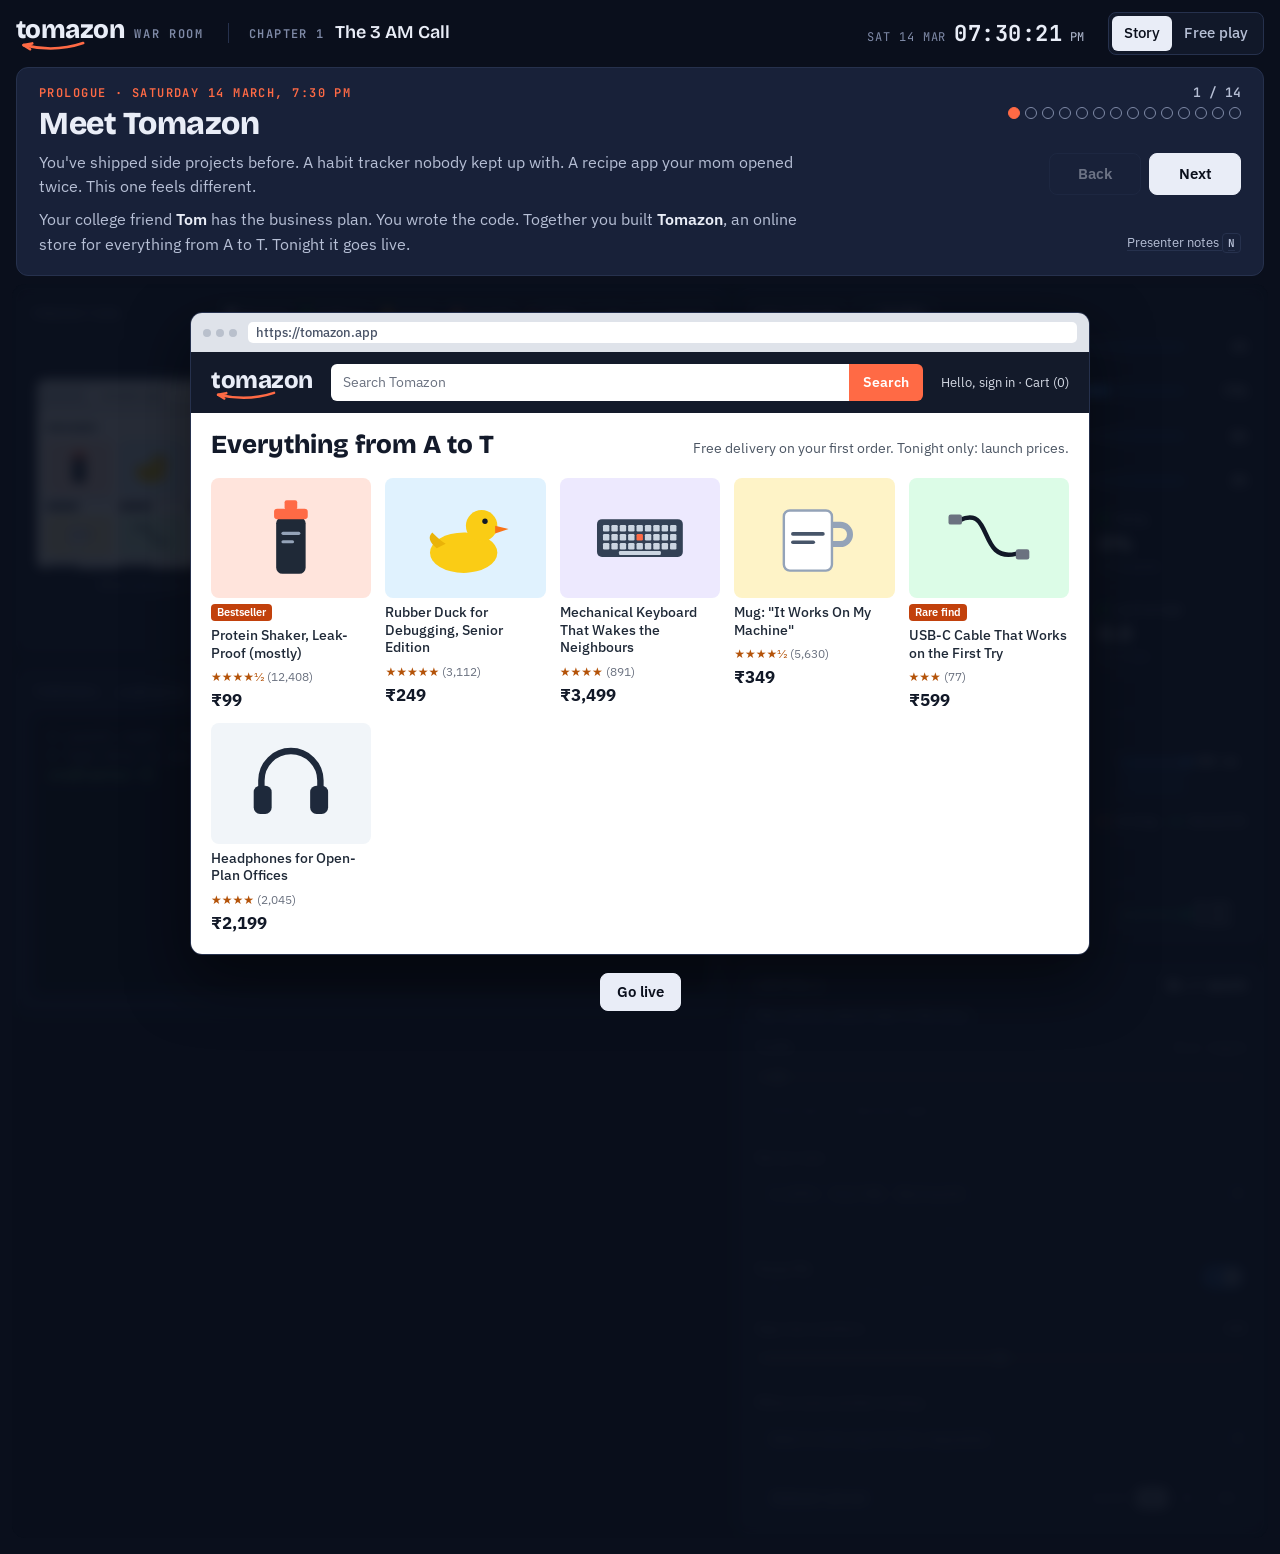
==== index.html @ 160d76f6 "feat: add tomazon" ====
<!doctype html>
<html lang="en">
<head>
<meta charset="utf-8">
<meta name="viewport" content="width=device-width, initial-scale=1, viewport-fit=cover">
<title>Tomazon War Room</title>
<link rel="preconnect" href="https://fonts.googleapis.com">
<link rel="preconnect" href="https://fonts.gstatic.com" crossorigin>
<link rel="stylesheet" href="https://fonts.googleapis.com/css2?family=Bricolage+Grotesque:opsz,wght@12..96,600;12..96,800&family=IBM+Plex+Sans:ital,wght@0,400;0,500;0,600;1,400&family=JetBrains+Mono:wght@400;600;700&display=swap">
<link rel="stylesheet" href="css/style.css">
</head>
<body>
<div class="app" id="app">

  <header class="topbar">
    <div class="brand">
      <div class="wordmark" aria-label="Tomazon">
        <span>tomazon</span>
        <svg class="smile" viewBox="0 0 100 16" preserveAspectRatio="none" aria-hidden="true"><path d="M62 3 Q36 17 7 6"/><path d="M7 6 L15 3.5 M7 6 L13 12"/></svg>
      </div>
      <span class="brand-sub">War Room</span>
    </div>
    <div class="chapter"><span class="chapter-num">Chapter 1</span><span class="chapter-title">The 3 AM Call</span></div>
    <div class="clock" aria-label="Time in the story">
      <span class="clock-date" id="clockDate">Sat 10 Oct</span>
      <span class="clock-time" id="clockTime">02:47:13</span>
      <span class="clock-ampm" id="clockAmpm">AM</span>
    </div>
    <div class="mode" role="group" aria-label="Mode">
      <button type="button" class="mode-btn" id="modeStory" aria-pressed="true">Story</button>
      <button type="button" class="mode-btn" id="modeFree" aria-pressed="false">Free play</button>
    </div>
  </header>

  <section class="story" id="story">
    <div class="story-main" aria-live="polite">
      <p class="story-kicker" id="storyKicker"></p>
      <h1 class="story-title" id="storyTitle"></h1>
      <div class="story-body" id="storyBody"></div>
      <div class="story-chips" id="storyChips"></div>
    </div>
    <div class="story-side">
      <div class="scene-progress">
        <span class="scene-count" id="sceneCount">1 / 14</span>
        <div class="scene-dots" id="sceneDots"></div>
      </div>
      <div class="story-nav">
        <button type="button" class="btn" id="prevBtn">Back</button>
        <button type="button" class="btn btn-primary" id="nextBtn">Next</button>
      </div>
      <div class="story-tools">
        <button type="button" class="btn-link" id="overlayBtn" hidden>Show the scene card again</button>
        <button type="button" class="btn-link" id="notesBtn" aria-expanded="false" aria-controls="notes">Presenter notes <kbd>N</kbd></button>
      </div>
    </div>
    <aside class="notes" id="notes" hidden>
      <p class="notes-label">Presenter notes</p>
      <div class="notes-body" id="notesBody"></div>
    </aside>
  </section>

  <section class="freebar" id="freebar" hidden>
    <p><strong>Free play.</strong> Every control is unlocked. Break the server any way you like, then fix it.</p>
    <button type="button" class="btn" id="backToStory">Back to the story</button>
  </section>

  <main class="board" id="board">

    <div class="col-main">
    <section class="panel stage" id="stage" aria-label="Production diagram">
      <header class="panel-head">
        <h2>Production</h2>
        <ul class="legend" id="legend">
          <li><i class="lg lg-req"></i>Request</li>
          <li><i class="lg lg-fast"></i>Under 1 s</li>
          <li><i class="lg lg-slow"></i>1 to 3 s</li>
          <li><i class="lg lg-crawl"></i>3 to 10 s</li>
          <li><i class="lg lg-fail"></i>Failed</li>
          <li class="lg-scale" id="legendScale">1 dot = 1 request</li>
        </ul>
      </header>
      <div class="stage-body" id="stageBody">
        <canvas id="flow" aria-hidden="true"></canvas>
        <div class="node browser" id="nodeBrowser">
          <div class="browser-bar"><i></i><i></i><i></i><span class="url">tomazon.app</span></div>
          <div class="browser-view" id="browserView"></div>
          <p class="node-caption">What customers see</p>
        </div>
        <div class="node vm" id="nodeVm">
          <div class="vm-head">
            <span class="vm-name">tomazon-prod-1</span>
            <span class="pill" id="vmPill" data-state="ok">Healthy</span>
          </div>
          <p class="vm-spec" id="vmSpec">1 vCPU · 512 MB RAM</p>
          <div class="vm-detail">
            <ul class="procs">
              <li><span class="pdot" id="dotNginx" data-state="ok"></span>nginx</li>
              <li><span class="pdot" id="dotApp" data-state="ok"></span>tomazon-app <span class="proc-meta" id="metaApp">4 workers</span></li>
              <li><span class="pdot" id="dotDb" data-state="ok"></span>mysqld <span class="proc-meta" id="metaDb">running</span></li>
            </ul>
            <div class="vm-mem"><span>RAM</span><div class="mini"><i id="vmRamBar"></i></div><span class="mini-val" id="vmRamText">77%</span></div>
            <div class="vm-mem"><span>Swap</span><div class="mini"><i id="vmSwapBar"></i></div><span class="mini-val" id="vmSwapText">0%</span></div>
          </div>
          <p class="vm-blind">No dashboards. No alerts. You can't see inside this machine. All you have is SSH.</p>
        </div>
      </div>
    </section>

    <section class="panel terminal" id="terminal" aria-label="Terminal">
      <header class="panel-head">
        <h2>Terminal</h2>
        <span class="term-host" id="termHost">you@laptop</span>
        <span class="term-wait" id="termWait" hidden><span id="termWaitText">waiting</span> <button type="button" class="btn-link" id="termStop">Stop <kbd>Ctrl+C</kbd></button></span>
      </header>
      <div class="term-screen" id="termScreen" tabindex="-1">
        <div class="term-out" id="termOut"></div>
        <div class="term-htop" id="termHtop" hidden></div>
        <label class="term-line" id="termLine"><span class="term-prompt" id="termPrompt">you@laptop:~$</span><input id="termInput" type="text" autocomplete="off" autocapitalize="off" autocorrect="off" spellcheck="false" aria-label="Type a command"></label>
      </div>
    </section>
    </div>

    <section class="panel metrics" id="metrics" aria-label="Monitoring">
      <header class="panel-head">
        <h2>Monitoring</h2>
        <span class="pill" id="statusPill" data-state="ok">Healthy</span>
      </header>
      <div class="meters">
        <div class="meter" id="mCpu"><span class="meter-label">CPU</span><div class="meter-track"><i></i></div><span class="meter-val">0%</span><span class="meter-note"></span></div>
        <div class="meter" id="mRam"><span class="meter-label">Memory</span><div class="meter-track"><i></i></div><span class="meter-val">0%</span><span class="meter-note"></span></div>
        <div class="meter" id="mSwap"><span class="meter-label">Swap</span><div class="meter-track"><i></i></div><span class="meter-val">0%</span><span class="meter-note"></span></div>
        <div class="meter" id="mDisk"><span class="meter-label">Disk busy</span><div class="meter-track"><i></i></div><span class="meter-val">0%</span><span class="meter-note"></span></div>
      </div>
      <div class="kpis">
        <div class="kpi" id="kIn"><span class="kpi-label">Requests in</span><span class="kpi-val">0</span><span class="kpi-unit">per second</span></div>
        <div class="kpi" id="kOk"><span class="kpi-label">Served OK</span><span class="kpi-val">0</span><span class="kpi-unit">per second</span></div>
        <div class="kpi" id="kErr"><span class="kpi-label">Failing</span><span class="kpi-val">0%</span><span class="kpi-unit">of requests</span></div>
        <div class="kpi" id="kP95"><span class="kpi-label">p95 response</span><span class="kpi-val">0 s</span><span class="kpi-unit">95% are faster</span></div>
        <div class="kpi" id="kOrders"><span class="kpi-label">Orders</span><span class="kpi-val">0</span><span class="kpi-unit">per minute</span></div>
        <div class="kpi" id="kLoad"><span class="kpi-label">Load average</span><span class="kpi-val">0</span><span class="kpi-unit">on 1 core</span></div>
      </div>
      <div class="chart">
        <div class="chart-head"><h3>Response time, p95</h3><span class="chart-sub">seconds, last 2 minutes</span></div>
        <div class="chart-box"><canvas id="chartLat" role="img" aria-label="p95 response time over the last two minutes"></canvas><div class="tip" id="tipLat" hidden></div></div>
      </div>
      <div class="chart">
        <div class="chart-head"><h3>Requests per second</h3>
          <ul class="chart-legend"><li><i class="sw sw-in"></i>Arriving</li><li><i class="sw sw-ok"></i>Served OK</li></ul>
        </div>
        <div class="chart-box"><canvas id="chartRps" role="img" aria-label="Requests arriving and served per second over the last two minutes"></canvas><div class="tip" id="tipRps" hidden></div></div>
      </div>
      <div class="fog" id="metricsFog" hidden>
        <div>
          <p class="fog-title">No monitoring</p>
          <p>You never set up dashboards or alerts. Tonight, Tom is your monitoring.</p>
        </div>
      </div>
    </section>

    <section class="panel controls" id="controls" aria-label="Controls">
      <header class="panel-head">
        <h2>Controls</h2>
        <span class="cost" id="costLabel">$4 / month</span>
      </header>
      <p class="lock-note" id="lockNote" hidden></p>
      <div class="ctrl" data-ctrl="traffic">
        <div class="ctrl-top"><label for="traffic">Traffic</label><output id="trafficOut" for="traffic">3 req/s</output></div>
        <input type="range" id="traffic" min="0" max="1000" step="1" value="300">
        <div class="ctrl-row">
          <button type="button" class="btn btn-small" id="viralBtn">Viral reel</button>
          <button type="button" class="btn btn-small" id="calmBtn">Normal night</button>
        </div>
        <p class="ctrl-lock">Unlocks later in the story</p>
      </div>
      <div class="ctrl" data-ctrl="vm">
        <div class="ctrl-top"><label for="vmSize">Server size</label><span class="ctrl-note" id="vmNote"></span></div>
        <select id="vmSize"></select>
        <p class="ctrl-hint">Resizing powers the server off for about 12 seconds.</p>
        <p class="ctrl-lock">Unlocks later in the story</p>
      </div>
      <div class="ctrl ctrl-inline" data-ctrl="swap">
        <label for="swapToggle">Swap file <span class="ctrl-sub">1 GB of disk pretending to be RAM</span></label>
        <input type="checkbox" id="swapToggle" role="switch" checked>
        <p class="ctrl-lock">Unlocks later in the story</p>
      </div>
      <div class="ctrl" data-ctrl="workers">
        <div class="ctrl-top"><label for="workers">App max workers</label><output id="workersOut" for="workers">100</output></div>
        <input type="range" id="workers" min="2" max="200" step="1" value="100">
        <p class="ctrl-lock">Unlocks later in the story</p>
      </div>
      <div class="ctrl" data-ctrl="line">
        <div class="ctrl-top"><label for="lineMode">When every worker is busy</label></div>
        <select id="lineMode">
          <option value="511">Wait in line (up to 511 requests)</option>
          <option value="20">Turn away fast with 503 (line of 20)</option>
        </select>
        <p class="ctrl-lock">Unlocks later in the story</p>
      </div>
      <div class="ctrl-pair">
        <div class="ctrl ctrl-actions" data-ctrl="reboot">
          <button type="button" class="btn" id="rebootBtn">Reboot server</button>
          <p class="ctrl-lock">Unlocks later</p>
        </div>
        <div class="ctrl ctrl-actions" data-ctrl="speed">
          <div class="speed" role="group" aria-label="Simulation speed">
            <span>Speed</span>
            <button type="button" data-speed="1" aria-pressed="true">1×</button>
            <button type="button" data-speed="3" aria-pressed="false">3×</button>
            <button type="button" data-speed="10" aria-pressed="false">10×</button>
          </div>
          <p class="ctrl-lock">Unlocks later</p>
        </div>
      </div>
    </section>

    <div class="overlay" id="overlay" hidden>
      <div class="overlay-inner" id="overlayInner"></div>
    </div>
  </main>
</div>

<script src="js/sim.js"></script>
<script src="js/flow.js"></script>
<script src="js/metrics.js"></script>
<script src="js/terminal.js"></script>
<script src="js/overlays.js"></script>
<script src="js/story-ch1.js"></script>
<script src="js/app.js"></script>
</body>
</html>
---- css/style.css ----
/* Tomazon War Room
   Layout: a story strip across the top, then the live board: production diagram
   and monitoring on top, terminal and controls below. One deliberate dark look,
   because in this room it is always 3 AM. */
:root {
  --night: #0a0f1c;      /* page */
  --panel: #111829;      /* panels, chart surface */
  --raised: #182139;     /* story strip, inputs */
  --line: #26314d;       /* hairlines */
  --line-soft: #1b2540;  /* gridlines */
  --ink: #e9edf7;
  --ink-2: #b6bfd5;
  --muted: #7f8aa7;
  --tomato: #ff6a45;     /* Tomazon brand */
  --good: #0ca30c;
  --warn: #fab219;
  --serious: #ec835a;
  --crit: #d03b3b;
  --s1: #3987e5;         /* p95 response time */
  --s2: #d95926;         /* requests arriving */
  --s3: #199e70;         /* requests served OK */
  --term: #05080f;
  --term-ink: #d7deea;
  --paper: #ffffff;      /* pages inside the little browser */
  --paper-ink: #1d2433;

  --font-display: "Bricolage Grotesque", "Segoe UI", system-ui, sans-serif;
  --font-body: "IBM Plex Sans", "Segoe UI", system-ui, -apple-system, sans-serif;
  --font-mono: "JetBrains Mono", "Cascadia Mono", ui-monospace, Consolas, monospace;
  color-scheme: dark;
}

*, *::before, *::after { box-sizing: border-box; }
html, body { min-height: 100%; }
body {
  margin: 0;
  background: var(--night);
  color: var(--ink);
  font: 400 15px/1.5 var(--font-body);
  -webkit-font-smoothing: antialiased;
}
button, input, select { font: inherit; color: inherit; }
button { cursor: pointer; }
:focus-visible { outline: 2px solid var(--s1); outline-offset: 2px; }
kbd {
  font: 600 11px/1 var(--font-mono);
  padding: 2px 5px;
  border: 1px solid var(--line);
  border-radius: 4px;
  color: var(--ink-2);
}
code { font-family: var(--font-mono); font-size: 0.92em; color: var(--ink); background: var(--panel); padding: 1px 6px; border-radius: 4px; border: 1px solid var(--line); }
[hidden] { display: none !important; }

.app {
  max-width: 1760px;
  margin: 0 auto;
  padding: 12px 16px 20px;
  display: flex;
  flex-direction: column;
  gap: 12px;
}

/* ---------- top bar ---------- */
.topbar {
  display: flex;
  align-items: center;
  gap: 12px 24px;
  flex-wrap: wrap;
}
.brand { display: flex; align-items: baseline; gap: 10px; }
.wordmark { position: relative; padding-bottom: 7px; line-height: 1; }
.wordmark span { font: 800 26px/1 var(--font-display); letter-spacing: -0.02em; color: var(--ink); }
.smile { position: absolute; left: 0; right: 0; bottom: -2px; width: 100%; height: 11px; overflow: visible; }
.smile path { fill: none; stroke: var(--tomato); stroke-width: 2.6; stroke-linecap: round; stroke-linejoin: round; vector-effect: non-scaling-stroke; }
.brand-sub { font: 600 12px/1 var(--font-mono); text-transform: uppercase; letter-spacing: 0.14em; color: var(--muted); }
.chapter { display: flex; align-items: baseline; gap: 10px; padding-left: 20px; border-left: 1px solid var(--line); }
.chapter-num { font: 600 12px/1 var(--font-mono); text-transform: uppercase; letter-spacing: 0.12em; color: var(--muted); }
.chapter-title { font: 600 18px/1.1 var(--font-display); }
.clock { margin-left: auto; display: flex; align-items: baseline; gap: 8px; font-family: var(--font-mono); font-variant-numeric: tabular-nums; }
.clock-date { font-size: 12px; color: var(--muted); text-transform: uppercase; letter-spacing: 0.08em; }
.clock-time { font-size: 22px; font-weight: 700; letter-spacing: 0.02em; }
.clock-ampm { font-size: 12px; color: var(--ink-2); }
.mode { display: inline-flex; border: 1px solid var(--line); border-radius: 8px; padding: 3px; background: var(--panel); }
.mode-btn { border: 0; background: none; padding: 6px 12px; border-radius: 6px; font-weight: 500; color: var(--ink-2); }
.mode-btn[aria-pressed="true"] { background: var(--ink); color: var(--night); }

/* ---------- buttons ---------- */
.btn {
  border: 1px solid var(--line);
  background: var(--raised);
  color: var(--ink);
  border-radius: 8px;
  padding: 9px 16px;
  font-weight: 600;
  line-height: 1.2;
  transition: background-color 0.15s, border-color 0.15s;
}
.btn:hover:not(:disabled) { border-color: var(--muted); }
.btn:disabled { opacity: 0.4; cursor: not-allowed; }
.btn-primary { background: var(--ink); color: var(--night); border-color: var(--ink); }
.btn-primary:hover:not(:disabled) { background: #ffffff; }
.btn-small { padding: 6px 11px; font-size: 13px; }
.btn-link { border: 0; background: none; padding: 4px 0; color: var(--ink-2); font-size: 13px; text-decoration: underline; text-decoration-color: var(--line); text-underline-offset: 3px; }
.btn-link:hover { color: var(--ink); text-decoration-color: var(--ink-2); }

/* ---------- story strip ---------- */
.story {
  display: grid;
  grid-template-columns: minmax(0, 1fr) auto;
  gap: 16px 32px;
  background: var(--raised);
  border: 1px solid var(--line);
  border-radius: 12px;
  padding: 18px 22px;
}
.story-main { min-width: 0; }
.story-kicker { margin: 0 0 6px; font: 600 12px/1.3 var(--font-mono); text-transform: uppercase; letter-spacing: 0.12em; color: var(--tomato); }
.story-title { margin: 0 0 8px; font: 800 clamp(24px, 2.5vw, 36px)/1.08 var(--font-display); letter-spacing: -0.015em; text-wrap: balance; }
.story-body { max-width: 78ch; font-size: clamp(16px, 1.15vw, 18.5px); line-height: 1.55; color: var(--ink-2); }
.story-body p { margin: 0 0 8px; }
.story-body p:last-child { margin-bottom: 0; }
.story-body b, .story-body strong { color: var(--ink); font-weight: 600; }
.story-body em { color: var(--ink); }
.story-chips { display: flex; flex-wrap: wrap; gap: 8px; margin-top: 12px; }
.story-chips:empty { display: none; }
.chip {
  display: inline-flex; align-items: center; gap: 8px;
  border: 1px solid var(--line); background: var(--term);
  border-radius: 6px; padding: 7px 12px;
  font: 500 13.5px/1.2 var(--font-mono); color: var(--term-ink);
}
.chip::before { content: "$"; color: var(--muted); }
.chip:hover { border-color: var(--ink-2); }
.chip.is-done { color: var(--muted); }
.story-side { display: flex; flex-direction: column; align-items: flex-end; justify-content: space-between; gap: 12px; min-width: 210px; }
.scene-progress { display: flex; flex-direction: column; align-items: flex-end; gap: 8px; }
.scene-count { font: 600 13px/1 var(--font-mono); color: var(--ink-2); font-variant-numeric: tabular-nums; }
.scene-dots { display: flex; gap: 5px; flex-wrap: wrap; justify-content: flex-end; max-width: 260px; }
.scene-dots button { width: 12px; height: 12px; border-radius: 50%; border: 1px solid var(--muted); background: transparent; padding: 0; }
.scene-dots button.is-past { background: var(--muted); }
.scene-dots button[aria-current="step"] { background: var(--tomato); border-color: var(--tomato); }
.story-nav { display: flex; gap: 8px; }
.story-nav .btn { min-width: 92px; padding: 11px 18px; font-size: 15px; }
.story-tools { display: flex; flex-direction: column; align-items: flex-end; gap: 2px; }
.notes {
  grid-column: 1 / -1;
  border-top: 1px dashed var(--line);
  padding-top: 12px;
  color: var(--ink-2);
  font-size: 15px;
}
.notes-label { margin: 0 0 6px; font: 600 11px/1 var(--font-mono); text-transform: uppercase; letter-spacing: 0.12em; color: var(--warn); }
.notes-body p { margin: 0 0 8px; max-width: 110ch; }
.notes-body ul { margin: 0; padding-left: 20px; }
.notes-body li { margin-bottom: 4px; }

.freebar {
  display: flex; align-items: center; justify-content: space-between; gap: 12px; flex-wrap: wrap;
  background: var(--raised); border: 1px solid var(--line); border-radius: 12px; padding: 12px 18px;
}
.freebar p { margin: 0; color: var(--ink-2); }
.freebar strong { color: var(--ink); }

/* ---------- board ---------- */
.board {
  position: relative;
  display: grid;
  gap: 12px;
  grid-template-columns: minmax(0, 1.5fr) minmax(0, 1fr) minmax(250px, 0.62fr);
  grid-template-areas: "main metrics controls";
  align-items: start;
}
.col-main { grid-area: main; min-width: 0; display: flex; flex-direction: column; gap: 12px; }
.panel {
  position: relative;
  min-width: 0;
  background: var(--panel);
  border: 1px solid var(--line);
  border-radius: 12px;
  padding: 12px 16px 16px;
  display: flex;
  flex-direction: column;
  gap: 10px;
}
.panel-head { display: flex; align-items: center; gap: 10px 14px; flex-wrap: wrap; min-height: 26px; }
.panel-head h2 { margin: 0; font: 600 12px/1 var(--font-mono); text-transform: uppercase; letter-spacing: 0.14em; color: var(--muted); }
.metrics { grid-area: metrics; }
.controls { grid-area: controls; }

/* status pill: glyph + label, never color alone */
.pill {
  display: inline-flex; align-items: center; gap: 6px;
  font: 600 12px/1 var(--font-body);
  padding: 5px 9px 5px 8px;
  border-radius: 999px;
  border: 1px solid var(--line);
  background: var(--raised);
  color: var(--ink);
  white-space: nowrap;
}
.pill::before { font-size: 11px; line-height: 1; }
.pill[data-state="ok"]::before { content: "✓"; color: var(--good); }
.pill[data-state="warn"]::before { content: "▲"; color: var(--warn); }
.pill[data-state="crit"]::before { content: "✕"; color: var(--crit); }
.pill[data-state="down"]::before { content: "■"; color: var(--muted); }
.pill[data-state="unknown"]::before { content: "?"; color: var(--muted); font-weight: 700; }
.pill[data-state="crit"] { border-color: color-mix(in srgb, var(--crit) 60%, var(--line)); background: color-mix(in srgb, var(--crit) 16%, var(--panel)); }
.pill[data-state="warn"] { border-color: color-mix(in srgb, var(--warn) 45%, var(--line)); background: color-mix(in srgb, var(--warn) 10%, var(--panel)); }

/* ---------- stage ---------- */
.legend { list-style: none; margin: 0 0 0 auto; padding: 0; display: flex; flex-wrap: wrap; gap: 4px 14px; font-size: 12px; color: var(--ink-2); }
.legend li { display: inline-flex; align-items: center; gap: 6px; }
.lg { width: 9px; height: 9px; border-radius: 50%; display: inline-block; }
.lg-req { background: var(--ink); }
.lg-fast { background: var(--good); }
.lg-slow { background: var(--warn); }
.lg-crawl { background: var(--serious); }
.lg-fail { background: none; border-radius: 0; position: relative; }
.lg-fail::before, .lg-fail::after { content: ""; position: absolute; left: -1px; top: 3.5px; width: 11px; height: 2px; background: var(--crit); transform: rotate(45deg); }
.lg-fail::after { transform: rotate(-45deg); }
.lg-scale { color: var(--muted); font-family: var(--font-mono); font-size: 11.5px; }
.stage.is-blind .legend { visibility: hidden; }

.stage-body { position: relative; height: 300px; transition: height 0.3s; }
.stage.is-blind .stage-body { height: 240px; }
#flow { position: absolute; inset: 0; width: 100%; height: 100%; }
.node { position: absolute; top: 50%; transform: translateY(-50%); }

.browser { left: 4px; width: min(230px, 36%); }
.browser-bar {
  display: flex; align-items: center; gap: 5px;
  background: #dfe3ea; border-radius: 8px 8px 0 0; padding: 7px 9px;
}
.browser-bar i { width: 8px; height: 8px; border-radius: 50%; background: #b9c0cc; }
.browser-bar .url {
  margin-left: 6px; flex: 1; background: var(--paper); border-radius: 5px; padding: 2px 8px;
  font: 500 11px/1.4 var(--font-body); color: #4a5468;
}
.browser-view {
  height: 156px; background: var(--paper); color: var(--paper-ink);
  border-radius: 0 0 8px 8px; overflow: hidden; position: relative;
  font-family: var(--font-body);
}
.node-caption { margin: 8px 0 0; font-size: 12px; color: var(--muted); text-align: center; }

/* mini storefront */
.mini-shop { padding: 8px 9px; display: flex; flex-direction: column; gap: 7px; height: 100%; }
.mini-top { display: flex; align-items: center; gap: 6px; }
.mini-logo { font: 800 12px/1 var(--font-display); color: var(--paper-ink); }
.mini-search { flex: 1; height: 13px; border-radius: 4px; border: 1px solid #cfd5df; }
.mini-grid { display: grid; grid-template-columns: repeat(3, 1fr); gap: 6px; flex: 1; }
.mini-card { display: flex; flex-direction: column; gap: 3px; }
.mini-img { flex: 1; min-height: 34px; border-radius: 4px; }
.mini-line { height: 4px; border-radius: 2px; background: #d6dbe4; }
.mini-price { height: 5px; width: 50%; border-radius: 2px; background: #1d2433; }
.mini-banner { font: 600 9.5px/1.2 var(--font-body); color: #7a4b00; background: #fff1d6; border-radius: 3px; padding: 3px 6px; }
.view-slow .mini-shop { opacity: 0.28; filter: grayscale(0.6); }
.view-spinner {
  position: absolute; inset: 0; display: flex; flex-direction: column; align-items: center; justify-content: center; gap: 8px;
  font: 500 12px/1.3 var(--font-body); color: #4a5468;
}
.view-spinner::before {
  content: ""; width: 22px; height: 22px; border-radius: 50%;
  border: 3px solid #d7dce5; border-top-color: #4a78d0;
  animation: spin 0.9s linear infinite;
}
@keyframes spin { to { transform: rotate(360deg); } }
.view-toast {
  position: absolute; left: 6px; right: 6px; bottom: 6px;
  background: #1d2433; color: #fff; border-radius: 5px; padding: 5px 8px;
  font: 500 10.5px/1.3 var(--font-body);
}
.view-error { padding: 16px 14px; display: flex; flex-direction: column; gap: 6px; height: 100%; }
.view-error h4 { margin: 0; font: 600 14px/1.25 var(--font-body); color: #202124; }
.view-error p { margin: 0; font-size: 11.5px; line-height: 1.4; color: #5f6368; }
.view-error .err-code { margin-top: auto; font: 500 10px/1 var(--font-mono); color: #80868b; letter-spacing: 0.02em; }
.view-error .sad { width: 22px; height: 22px; border: 2px solid #9aa0a6; border-radius: 5px; position: relative; }
.view-error .sad::after { content: ""; position: absolute; left: 4px; right: 4px; bottom: 4px; height: 5px; border-top: 2px solid #9aa0a6; border-radius: 50% 50% 0 0; }
.view-nginx { height: 100%; display: flex; flex-direction: column; align-items: center; justify-content: center; gap: 8px; text-align: center; padding: 10px; }
.view-nginx h4 { margin: 0; font: 700 16px/1.2 Georgia, "Times New Roman", serif; color: #000; }
.view-nginx hr { width: 80%; border: 0; border-top: 1px solid #bbb; margin: 0; }
.view-nginx p { margin: 0; font: 12px/1.2 Georgia, "Times New Roman", serif; color: #000; }
.view-db { padding: 18px 14px; height: 100%; }
.view-db h4 { margin: 0 0 6px; font: 700 15px/1.25 var(--font-body); color: #23282d; }
.view-db p { margin: 0; font-size: 11.5px; color: #555d66; }

.vm {
  right: 4px; width: min(256px, 40%);
  background: var(--raised); border: 1px solid var(--line); border-radius: 10px; padding: 12px 14px;
  transition: border-color 0.3s, box-shadow 0.3s;
}
.vm[data-state="crit"] { border-color: color-mix(in srgb, var(--crit) 70%, var(--line)); box-shadow: 0 0 0 4px color-mix(in srgb, var(--crit) 16%, transparent); }
.vm[data-state="warn"] { border-color: color-mix(in srgb, var(--warn) 55%, var(--line)); }
.vm[data-state="down"] { opacity: 0.6; }
.vm[data-state="crit"].is-shaking { animation: shake 0.5s ease-in-out infinite; }
@keyframes shake {
  0%, 100% { transform: translateY(-50%) translateX(0); }
  25% { transform: translateY(-50%) translateX(-1.5px); }
  75% { transform: translateY(-50%) translateX(1.5px); }
}
.vm-head { display: flex; align-items: center; justify-content: space-between; flex-wrap: wrap; gap: 6px 8px; }
.vm-name { font: 700 14px/1.2 var(--font-mono); white-space: nowrap; }
.vm-spec { margin: 4px 0 10px; font-size: 13px; color: var(--ink-2); }
.procs { list-style: none; margin: 0 0 10px; padding: 0; display: flex; flex-direction: column; gap: 5px; font: 500 13px/1.3 var(--font-mono); }
.procs li { display: flex; align-items: center; gap: 8px; }
.proc-meta { margin-left: auto; color: var(--muted); font-size: 12px; }
.pdot { width: 8px; height: 8px; border-radius: 50%; background: var(--muted); flex: none; }
.pdot[data-state="ok"] { background: var(--good); }
.pdot[data-state="warn"] { background: var(--warn); }
.pdot[data-state="crit"] { background: var(--crit); }
.vm-mem { display: grid; grid-template-columns: 40px 1fr 42px; align-items: center; gap: 8px; font-size: 12px; color: var(--ink-2); margin-top: 4px; }
.mini { height: 7px; border-radius: 4px; background: color-mix(in srgb, var(--s1) 20%, transparent); overflow: hidden; }
.mini i { display: block; height: 100%; width: 0; border-radius: 4px; background: var(--s1); transition: width 0.4s, background-color 0.4s; }
.mini i[data-sev="warn"] { background: var(--warn); }
.mini i[data-sev="crit"] { background: var(--crit); }
.mini-val { text-align: right; font-family: var(--font-mono); font-variant-numeric: tabular-nums; }
.vm-blind { display: none; margin: 0; font-size: 13px; color: var(--ink-2); line-height: 1.45; }
.stage.is-blind .vm-detail { display: none; }
.stage.is-blind .vm-blind { display: block; }
.stage.is-blind .vm-spec { display: none; }

/* ---------- monitoring ---------- */
.meters { display: flex; flex-direction: column; gap: 8px; }
.meter { display: grid; grid-template-columns: 78px minmax(0, 1fr) 50px; grid-template-areas: "label track val" ". note note"; align-items: center; column-gap: 10px; }
.meter-label { grid-area: label; font-size: 13px; color: var(--ink-2); }
.meter-track { grid-area: track; height: 10px; border-radius: 5px; background: color-mix(in srgb, var(--fill, var(--s1)) 20%, transparent); overflow: hidden; }
.meter-track i { display: block; height: 100%; width: 0; background: var(--fill, var(--s1)); border-radius: 5px; transition: width 0.35s ease-out; }
.meter[data-sev="warn"] { --fill: var(--warn); }
.meter[data-sev="crit"] { --fill: var(--crit); }
.meter-val { grid-area: val; text-align: right; font: 600 13px/1 var(--font-mono); font-variant-numeric: tabular-nums; }
.meter-note { grid-area: note; font-size: 11.5px; color: var(--muted); min-height: 0; }
.meter-note:empty { display: none; }

.kpis { display: grid; grid-template-columns: repeat(3, minmax(0, 1fr)); gap: 8px; }
.kpi { border: 1px solid var(--line); border-radius: 8px; padding: 8px 10px; display: flex; flex-direction: column; gap: 2px; min-width: 0; }
.kpi-label { font-size: 12px; color: var(--ink-2); display: flex; align-items: center; gap: 6px; }
.kpi-label::before { content: ""; width: 7px; height: 7px; border-radius: 50%; background: var(--good); flex: none; }
.kpi[data-state="warn"] .kpi-label::before { background: var(--warn); }
.kpi[data-state="crit"] .kpi-label::before { background: var(--crit); }
.kpi[data-state="none"] .kpi-label::before { background: var(--muted); }
.kpi-val { font: 600 22px/1.15 var(--font-body); white-space: nowrap; }
.kpi-unit { font-size: 11.5px; color: var(--muted); }

.chart { display: flex; flex-direction: column; gap: 4px; }
.chart-head { display: flex; align-items: baseline; gap: 4px 12px; flex-wrap: wrap; }
.chart-head h3 { margin: 0; font: 600 13px/1.2 var(--font-body); }
.chart-sub { font-size: 11.5px; color: var(--muted); }
.chart-legend { list-style: none; margin: 0 0 0 auto; padding: 0; display: flex; gap: 12px; font-size: 12px; color: var(--ink-2); }
.chart-legend li { display: inline-flex; align-items: center; gap: 6px; }
.sw { width: 14px; height: 3px; border-radius: 2px; display: inline-block; }
.sw-in { background: var(--s2); }
.sw-ok { background: var(--s3); }
.chart-box { position: relative; height: 96px; }
.chart-box canvas { width: 100%; height: 100%; display: block; }
.tip {
  position: absolute; top: 2px; pointer-events: none;
  background: var(--raised); border: 1px solid var(--line); border-radius: 6px;
  padding: 6px 8px; font-size: 12px; line-height: 1.35; white-space: nowrap; z-index: 2;
  box-shadow: 0 6px 18px rgba(0, 0, 0, 0.35);
}
.tip b { font-weight: 600; }
.tip .tip-row { display: flex; align-items: center; gap: 6px; }
.tip .tip-key { width: 10px; height: 3px; border-radius: 2px; }

.fog {
  position: absolute; inset: 0; z-index: 3; border-radius: 12px;
  background: color-mix(in srgb, var(--panel) 90%, transparent);
  backdrop-filter: blur(4px);
  display: grid; place-items: center; text-align: center; padding: 24px;
}
.fog > div { max-width: 300px; }
.fog p { margin: 0; color: var(--ink-2); }
.fog .fog-title { font: 800 22px/1.2 var(--font-display); color: var(--ink); margin-bottom: 8px; }

/* ---------- terminal ---------- */
.term-host { font: 500 12px/1 var(--font-mono); color: var(--muted); }
.term-wait { margin-left: auto; display: inline-flex; align-items: center; gap: 10px; font: 500 12px/1 var(--font-mono); color: var(--warn); }
.term-screen {
  height: clamp(280px, calc(100vh - 690px), 560px); overflow: auto;
  background: var(--term); border: 1px solid var(--line-soft); border-radius: 8px;
  padding: 12px 14px; cursor: text;
  font: 400 13px/1.45 var(--font-mono); color: var(--term-ink);
}
.term-out > div { white-space: pre-wrap; word-break: break-word; min-height: 1.45em; }
.term-line { display: flex; gap: 8px; align-items: baseline; }
.term-prompt { color: #7ee787; white-space: nowrap; }
.term-prompt.remote { color: #ff7b72; }
.term-line input {
  flex: 1; min-width: 0; border: 0; outline: 0; background: transparent; padding: 0;
  font: inherit; color: var(--term-ink); caret-color: var(--ink);
}
.term-line.is-busy input { caret-color: transparent; }
.t-dim { color: #6b7590; }
.t-err { color: #ff7b72; }
.t-ok { color: #7ee787; }
.t-warn { color: #e3b341; }
.t-cyan { color: #56d4dd; }
.t-bold { font-weight: 700; color: #ffffff; }
.t-note { color: #6b7590; font-style: italic; }
.t-hl { color: var(--night); background: #e3b341; padding: 0 2px; }

.term-htop { white-space: pre; overflow-x: auto; font-size: 12.5px; line-height: 1.38; }
.h-g { color: #5fd35f; }
.h-r { color: #ff5f5f; }
.h-b { color: #5f87ff; }
.h-y { color: #e5c07b; }
.h-c { color: #56d4dd; }
.h-w { color: #ffffff; font-weight: 700; }
.h-d { color: #5c6680; }
.h-head { background: #5fd35f; color: #000; }
.h-key { background: #56d4dd; color: #000; }
.h-sel { background: #2a5d8a; }

/* ---------- controls ---------- */
.cost { margin-left: auto; font: 600 13px/1 var(--font-mono); color: var(--ink); }
.ctrl { position: relative; display: flex; flex-direction: column; gap: 6px; padding-bottom: 10px; border-bottom: 1px solid var(--line-soft); }
.ctrl:last-child { border-bottom: 0; padding-bottom: 0; }
.ctrl-top { display: flex; align-items: baseline; justify-content: space-between; gap: 8px; }
.ctrl label { font-size: 14px; font-weight: 500; }
.ctrl-sub { display: block; font-size: 12px; font-weight: 400; color: var(--muted); }
.ctrl output, .ctrl-note { font: 600 13px/1 var(--font-mono); font-variant-numeric: tabular-nums; }
.ctrl-note { color: var(--warn); font-weight: 500; font-size: 12px; }
.ctrl-row { display: flex; gap: 8px; flex-wrap: wrap; }
.ctrl-hint { margin: 0; font-size: 12px; color: var(--muted); }
.ctrl-inline { flex-direction: row; align-items: center; justify-content: space-between; flex-wrap: wrap; }
.ctrl-actions { flex-direction: row; align-items: center; flex-wrap: wrap; gap: 10px 16px; }
.ctrl-pair { display: flex; flex-wrap: wrap; justify-content: space-between; gap: 10px 16px; }
.ctrl-pair .ctrl { border-bottom: 0; padding-bottom: 0; }
.ctrl-lock { display: none !important; }
.ctrl.is-locked > * { opacity: 0.35; pointer-events: none; }
.lock-note { margin: -2px 0 2px; font-size: 12.5px; color: var(--muted); }

select {
  width: 100%; padding: 8px 10px; border-radius: 8px;
  border: 1px solid var(--line); background: var(--raised); color: var(--ink);
}
input[type="range"] { width: 100%; accent-color: var(--ink); height: 22px; }
input[type="checkbox"][role="switch"] {
  appearance: none; width: 42px; height: 24px; border-radius: 12px; flex: none;
  background: var(--line); position: relative; transition: background-color 0.2s; cursor: pointer;
}
input[type="checkbox"][role="switch"]::after {
  content: ""; position: absolute; top: 3px; left: 3px; width: 18px; height: 18px; border-radius: 50%;
  background: var(--ink-2); transition: transform 0.2s, background-color 0.2s;
}
input[type="checkbox"][role="switch"]:checked { background: var(--s1); }
input[type="checkbox"][role="switch"]:checked::after { transform: translateX(18px); background: #fff; }
.speed { display: inline-flex; align-items: center; gap: 4px; font-size: 13px; color: var(--ink-2); }
.speed span { margin-right: 4px; }
.speed button { border: 1px solid var(--line); background: none; border-radius: 6px; padding: 4px 8px; font: 600 12px/1 var(--font-mono); }
.speed button[aria-pressed="true"] { background: var(--ink); color: var(--night); border-color: var(--ink); }

/* ---------- scene overlays ---------- */
.overlay {
  position: absolute; inset: -4px; z-index: 20;
  background: color-mix(in srgb, var(--night) 88%, transparent);
  backdrop-filter: blur(6px);
  border-radius: 14px;
  overflow: auto;
  display: flex; justify-content: center; align-items: flex-start;
  padding: 28px 16px;
}
.is-blind-board .term-screen { height: clamp(320px, calc(100vh - 650px), 620px); }
.overlay-inner { width: 100%; max-width: 980px; margin: 0 auto; display: flex; flex-direction: column; align-items: center; gap: 18px; }
.ov-title { margin: 0; font: 800 clamp(26px, 3vw, 40px)/1.08 var(--font-display); text-align: center; text-wrap: balance; }
.ov-sub { margin: 0; max-width: 62ch; text-align: center; color: var(--ink-2); font-size: 17px; }
.ov-actions { display: flex; gap: 10px; justify-content: center; flex-wrap: wrap; }

/* storefront */
.shop { width: 100%; max-width: 900px; border-radius: 12px; overflow: hidden; border: 1px solid var(--line); box-shadow: 0 24px 60px rgba(0, 0, 0, 0.5); }
.shop .browser-bar { border-radius: 0; padding: 9px 12px; }
.shop .browser-bar .url { font-size: 12.5px; }
.shop-page { background: var(--paper); color: var(--paper-ink); }
.shop-head { display: flex; align-items: center; gap: 18px; padding: 12px 20px; background: #131a2a; color: #fff; flex-wrap: wrap; }
.shop-logo { position: relative; padding-bottom: 6px; }
.shop-logo span { font: 800 24px/1 var(--font-display); letter-spacing: -0.02em; }
.shop-logo .smile { bottom: -3px; height: 10px; }
.shop-search { flex: 1; min-width: 160px; display: flex; border-radius: 6px; overflow: hidden; }
.shop-search span { flex: 1; background: #fff; color: #6b7280; padding: 8px 12px; font-size: 14px; }
.shop-search b { background: var(--tomato); color: #fff; padding: 8px 14px; font-size: 14px; font-weight: 600; }
.shop-cart { font-size: 13px; color: #d4d9e4; }
.shop-hero { padding: 18px 20px 6px; display: flex; align-items: baseline; justify-content: space-between; flex-wrap: wrap; gap: 6px 18px; }
.shop-hero h3 { margin: 0; font: 800 26px/1.1 var(--font-display); color: #131a2a; }
.shop-hero p { margin: 0; color: #4b5563; font-size: 14px; }
.shop-grid { display: grid; grid-template-columns: repeat(auto-fill, minmax(150px, 1fr)); gap: 14px; padding: 12px 20px 22px; }
.product { display: flex; flex-direction: column; gap: 6px; }
.product-img { aspect-ratio: 4 / 3; border-radius: 8px; display: grid; place-items: center; max-width: 100%; }
.product-img svg { width: 56%; height: 70%; }
.product h4 { margin: 0; font: 500 13.5px/1.3 var(--font-body); color: #1f2937; }
.product .stars { font-size: 12px; color: #b45309; }
.product .stars span { color: #6b7280; }
.product .price { font: 700 17px/1 var(--font-body); color: #111827; }
.product .badge { align-self: flex-start; font: 600 11px/1 var(--font-body); color: #fff; background: #c2410c; border-radius: 4px; padding: 3px 6px; }

/* phone */
.phone {
  width: 300px; max-width: 100%; aspect-ratio: 9 / 18.5;
  border-radius: 42px; padding: 12px; background: #05070c;
  border: 1px solid #2c3550; box-shadow: 0 30px 80px rgba(0, 0, 0, 0.6);
}
.phone.is-ringing { animation: buzz 1.4s ease-in-out infinite; }
@keyframes buzz {
  0%, 30%, 100% { transform: rotate(0); }
  5%, 15%, 25% { transform: rotate(-2deg); }
  10%, 20% { transform: rotate(2deg); }
}
.phone-screen {
  height: 100%; border-radius: 32px; overflow: hidden; position: relative;
  background: radial-gradient(120% 70% at 50% 0%, #2b3c66 0%, #121a2e 55%, #0a0f1c 100%);
  display: flex; flex-direction: column; align-items: center; padding: 34px 18px 28px; text-align: center;
}
.phone-time { margin: 0; font: 600 54px/1 var(--font-body); letter-spacing: -0.02em; color: #fff; }
.phone-date { margin: 4px 0 0; font-size: 14px; color: #c6cde0; }
.caller { margin-top: auto; display: flex; flex-direction: column; align-items: center; gap: 6px; }
.avatar {
  width: 78px; height: 78px; border-radius: 50%; display: grid; place-items: center;
  font: 800 34px/1 var(--font-display); color: #fff; background: var(--tomato); position: relative;
}
.phone.is-ringing .avatar::after {
  content: ""; position: absolute; inset: -6px; border-radius: 50%;
  border: 2px solid var(--tomato); animation: ring 1.4s ease-out infinite;
}
@keyframes ring { from { transform: scale(1); opacity: 0.9; } to { transform: scale(1.5); opacity: 0; } }
.caller-name { margin: 6px 0 0; font: 600 24px/1.1 var(--font-body); color: #fff; }
.caller-sub { margin: 0; font-size: 13px; color: #c6cde0; }
.missed { margin: 6px 0 0; font-size: 12px; color: #ffb4a3; min-height: 1em; }
.call-actions { margin-top: 28px; display: flex; gap: 48px; }
.call-btn { display: flex; flex-direction: column; align-items: center; gap: 8px; border: 0; background: none; color: #fff; font-size: 13px; }
.call-btn i { width: 62px; height: 62px; border-radius: 50%; display: grid; place-items: center; }
.call-btn i svg { width: 28px; height: 28px; fill: #fff; }
.call-btn.decline i { background: #e5484d; }
.call-btn.decline i svg { transform: rotate(135deg); }
.call-btn.accept i { background: #30a46c; }
.phone.is-ringing .call-btn.accept i { animation: pulse 1.4s ease-in-out infinite; }
@keyframes pulse { 50% { transform: scale(1.08); } }
.call-live { position: absolute; inset: 0; padding: 30px 16px 22px; display: flex; flex-direction: column; gap: 10px; background: linear-gradient(#162138, #0b1120); }
.call-live-head { text-align: center; }
.call-live-head p { margin: 0; }
.call-live-head .who { font: 600 20px/1.2 var(--font-body); color: #fff; }
.call-live-head .timer { font: 500 13px/1.4 var(--font-mono); color: #9fb0d4; }
.call-lines { flex: 1; overflow: auto; display: flex; flex-direction: column; gap: 8px; text-align: left; padding: 4px 2px; }
.call-line { margin: 0; font-size: 14px; line-height: 1.4; color: #e4e9f5; animation: rise 0.35s ease-out; }
.call-line b { color: #ffb4a3; font-weight: 600; }
.call-line.me b { color: #9fe1b8; }
@keyframes rise { from { opacity: 0; transform: translateY(6px); } to { opacity: 1; transform: none; } }
.call-live .call-btn { align-self: center; }

/* suspects */
.suspects { width: 100%; display: grid; grid-template-columns: repeat(auto-fit, minmax(240px, 1fr)); gap: 12px; }
.suspect {
  text-align: left; border: 1px solid var(--line); background: var(--panel); border-radius: 12px;
  padding: 16px; display: flex; flex-direction: column; gap: 8px; min-height: 150px;
  transition: border-color 0.15s;
}
.suspect:hover { border-color: var(--ink-2); }
.suspect h3 { margin: 0; font: 700 20px/1.2 var(--font-display); }
.suspect .q { margin: 0; color: var(--ink-2); font-size: 14px; }
.suspect .reveal { display: none; flex-direction: column; gap: 8px; }
.suspect.is-open .reveal { display: flex; }
.suspect.is-open .q { display: none; }
.suspect .how { margin: 0; font-size: 14px; color: var(--ink-2); }
.suspect .hint { font-size: 12px; color: var(--muted); }

/* memory bars */
.membars { width: 100%; max-width: 760px; display: flex; flex-direction: column; gap: 14px; }
.membar { display: grid; grid-template-columns: minmax(130px, 220px) minmax(0, 1fr); gap: 4px 16px; align-items: center; }
.membar-label { font-size: 15px; color: var(--ink-2); }
.membar-label b { color: var(--ink); font-weight: 600; display: block; }
.membar-track { height: 26px; display: flex; align-items: center; gap: 10px; }
.membar-fill { height: 100%; border-radius: 0 5px 5px 0; background: var(--muted); min-width: 4px; transform-origin: left; animation: grow 0.9s ease-out both; }
.membar.is-hero .membar-fill { background: var(--tomato); }
.membar.is-hero .membar-label b { color: var(--tomato); }
.membar-val { font: 600 14px/1 var(--font-mono); white-space: nowrap; }
@keyframes grow { from { transform: scaleX(0); } }

/* death spiral */
.spiral { width: 100%; max-width: 720px; }
.spiral svg { width: 100%; height: auto; display: block; overflow: visible; }
.spiral .ring { fill: none; stroke: var(--line); stroke-width: 2; }
.spiral .arc { fill: none; stroke: var(--crit); stroke-width: 3; stroke-linecap: round; stroke-dasharray: 80 1200; animation: orbit 6s linear infinite; }
@keyframes orbit { to { stroke-dashoffset: -1280; } }
.spiral .station rect, .spiral .backing { fill: var(--raised); stroke: var(--line); stroke-width: 1; }
.spiral .station text { fill: var(--ink); font: 500 15px var(--font-body); }
.spiral .station .sub { fill: var(--muted); font-size: 12.5px; }
.spiral .station { animation: glow 6s linear infinite; }
@keyframes glow { 0%, 12% { opacity: 1; } 20%, 100% { opacity: 0.55; } }
.spiral .center-k { fill: var(--muted); font: 600 12px var(--font-mono); letter-spacing: 0.1em; text-transform: uppercase; }
.spiral .center-f { fill: var(--ink); font: 800 22px var(--font-display); }
.spiral .center-s { fill: var(--ink-2); font: 400 14px var(--font-body); }
.worked { width: 100%; max-width: 760px; display: grid; grid-template-columns: repeat(auto-fit, minmax(220px, 1fr)); gap: 12px; }
.worked div { border: 1px solid var(--line); border-radius: 10px; padding: 12px 14px; background: var(--panel); }
.worked p { margin: 0; }
.worked .w-k { font-size: 13px; color: var(--muted); margin-bottom: 4px; }
.worked .w-v { font: 600 16px/1.4 var(--font-mono); }
.worked .w-n { font-size: 13px; color: var(--ink-2); margin-top: 4px; }

/* takeaways */
.lessons { width: 100%; display: grid; grid-template-columns: repeat(auto-fit, minmax(260px, 1fr)); gap: 12px; }
.lesson { border: 1px solid var(--line); background: var(--panel); border-radius: 12px; padding: 14px 16px; }
.lesson h3 { margin: 0 0 6px; font: 700 18px/1.25 var(--font-display); }
.lesson p { margin: 0; font-size: 14px; color: var(--ink-2); }
.terms { display: flex; flex-wrap: wrap; justify-content: center; gap: 8px; max-width: 760px; }
.terms-label { width: 100%; text-align: center; margin: 0; font: 600 12px/1 var(--font-mono); text-transform: uppercase; letter-spacing: 0.12em; color: var(--muted); }
.term-tag { border: 1px solid var(--line); border-radius: 999px; padding: 6px 12px; font-size: 14px; color: var(--ink); background: var(--raised); }

/* chat */
.chat { width: 380px; max-width: 100%; border-radius: 22px; overflow: hidden; border: 1px solid var(--line); background: #0d1424; box-shadow: 0 24px 60px rgba(0, 0, 0, 0.5); }
.chat-head { display: flex; align-items: center; gap: 10px; padding: 12px 14px; background: #162038; }
.chat-head .avatar { width: 36px; height: 36px; font-size: 17px; }
.chat-head p { margin: 0; }
.chat-head .who { font-weight: 600; }
.chat-head .seen { font-size: 12px; color: var(--muted); }
.chat-body { padding: 14px; display: flex; flex-direction: column; gap: 8px; min-height: 300px; }
.bubble { max-width: 82%; padding: 8px 12px; border-radius: 14px 14px 14px 4px; background: #222e4a; font-size: 15px; line-height: 1.4; animation: rise 0.35s ease-out; }
.bubble.me { align-self: flex-end; border-radius: 14px 14px 4px 14px; background: #1f5f45; }
.bubble time { display: block; font-size: 11px; color: var(--muted); margin-top: 2px; }
.typing { align-self: flex-end; display: inline-flex; gap: 4px; padding: 10px 12px; border-radius: 14px; background: #1f5f45; }
.typing i { width: 6px; height: 6px; border-radius: 50%; background: #cfe8dc; animation: blink 1.2s infinite; }
.typing i:nth-child(2) { animation-delay: 0.2s; }
.typing i:nth-child(3) { animation-delay: 0.4s; }
@keyframes blink { 0%, 60%, 100% { opacity: 0.25; } 30% { opacity: 1; } }
.next-up { margin: 0; font: 600 13px/1 var(--font-mono); text-transform: uppercase; letter-spacing: 0.12em; color: var(--tomato); }

/* ---------- responsive ---------- */
@media (max-width: 1440px) {
  .board { grid-template-columns: minmax(0, 1.35fr) minmax(0, 1fr); grid-template-areas: "main metrics" "main controls"; }
}
@media (max-width: 1100px) {
  .board { grid-template-columns: minmax(0, 1fr); grid-template-areas: "main" "metrics" "controls"; }
  .story { grid-template-columns: minmax(0, 1fr); }
  .story-side { flex-direction: row; flex-wrap: wrap; align-items: center; min-width: 0; }
  .scene-progress { align-items: flex-start; }
  .scene-dots { justify-content: flex-start; }
  .story-tools { align-items: flex-start; }
}
@media (max-width: 640px) {
  .app { padding-inline: 12px; }
  .chapter { border-left: 0; padding-left: 0; }
  .clock { margin-left: 0; }
  .story { padding: 16px; }
  .stage-body, .stage.is-blind .stage-body { height: 480px; }
  .browser { left: 50%; top: 0; transform: translateX(-50%); width: min(260px, 100%); }
  .vm { right: auto; left: 50%; top: auto; bottom: 0; transform: translateX(-50%); width: min(280px, 100%); }
  .vm[data-state="crit"].is-shaking { animation: none; }
  .kpis { grid-template-columns: repeat(2, minmax(0, 1fr)); }
  .term-screen { min-height: 300px; font-size: 12px; }
  .legend { margin-left: 0; }
  .call-actions { gap: 32px; }
}
@media (prefers-reduced-motion: reduce) {
  *, *::before, *::after { animation-duration: 0.001s !important; animation-iteration-count: 1 !important; transition-duration: 0.001s !important; }
}
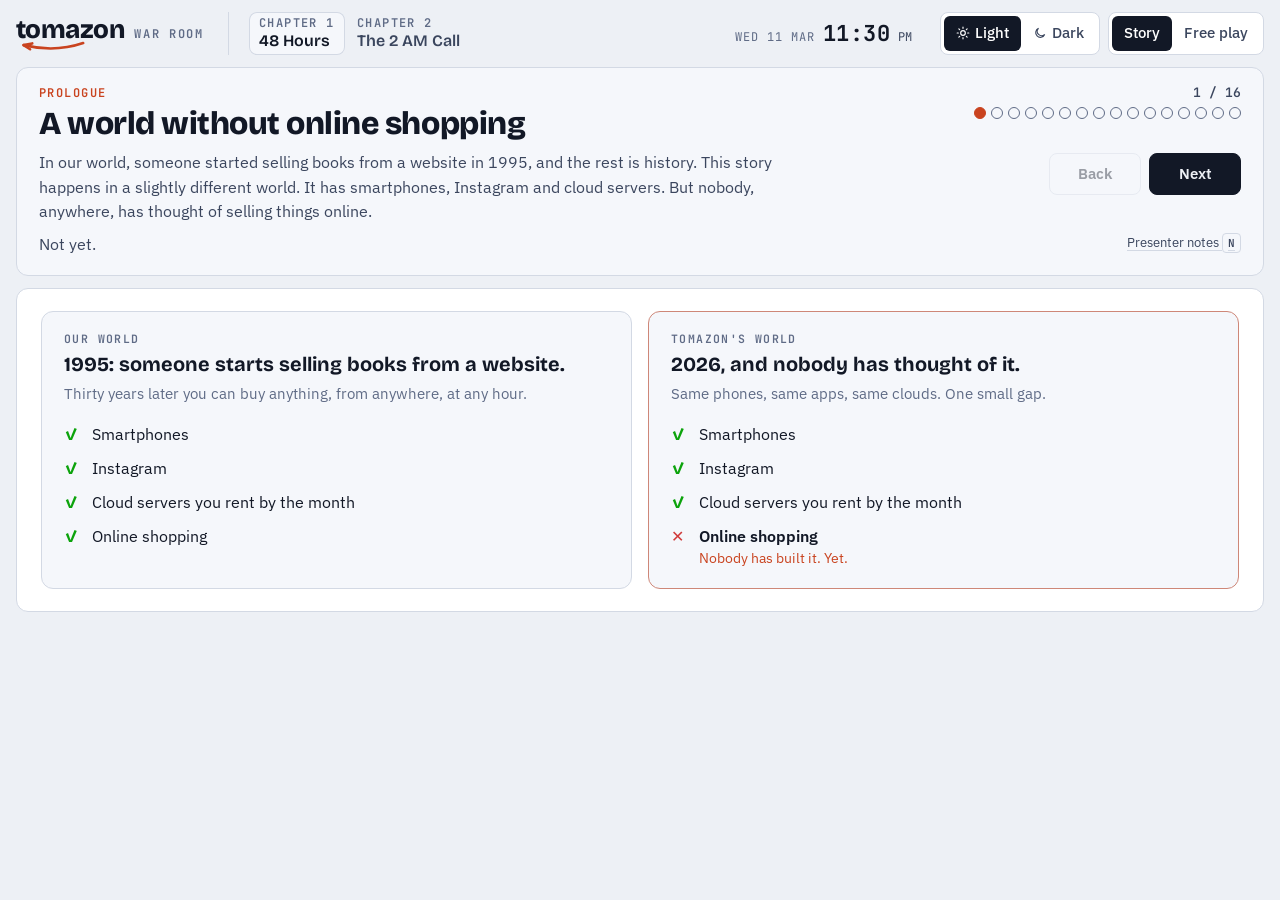
==== commit cfa431b3: "feat: add fundamentals" ====
--- a/index.html
+++ b/index.html
@@ -4,6 +4,14 @@
 <meta charset="utf-8">
 <meta name="viewport" content="width=device-width, initial-scale=1, viewport-fit=cover">
 <title>Tomazon War Room</title>
+<script>
+  /* Pick the theme before anything paints: the saved choice, else light. */
+  (function () {
+    var d = document.documentElement, t = null;
+    try { t = localStorage.getItem('tz-theme'); } catch (e) {}
+    d.setAttribute('data-theme', t === 'dark' || t === 'light' ? t : (d.getAttribute('data-theme') || 'light'));
+  })();
+</script>
 <link rel="preconnect" href="https://fonts.googleapis.com">
 <link rel="preconnect" href="https://fonts.gstatic.com" crossorigin>
 <link rel="stylesheet" href="https://fonts.googleapis.com/css2?family=Bricolage+Grotesque:opsz,wght@12..96,600;12..96,800&family=IBM+Plex+Sans:ital,wght@0,400;0,500;0,600;1,400&family=JetBrains+Mono:wght@400;600;700&display=swap">
@@ -20,15 +28,21 @@
       </div>
       <span class="brand-sub">War Room</span>
     </div>
-    <div class="chapter"><span class="chapter-num">Chapter 1</span><span class="chapter-title">The 3 AM Call</span></div>
+    <nav class="chapter" id="chapterNav" aria-label="Chapters"></nav>
     <div class="clock" aria-label="Time in the story">
       <span class="clock-date" id="clockDate">Sat 10 Oct</span>
       <span class="clock-time" id="clockTime">02:47:13</span>
       <span class="clock-ampm" id="clockAmpm">AM</span>
     </div>
-    <div class="mode" role="group" aria-label="Mode">
-      <button type="button" class="mode-btn" id="modeStory" aria-pressed="true">Story</button>
-      <button type="button" class="mode-btn" id="modeFree" aria-pressed="false">Free play</button>
+    <div class="top-switches">
+      <div class="mode" role="group" aria-label="Theme">
+        <button type="button" class="mode-btn" id="themeLight" aria-pressed="true"><svg viewBox="0 0 24 24" aria-hidden="true"><circle cx="12" cy="12" r="4"/><path d="M12 2v2M12 20v2M2 12h2M20 12h2M4.9 4.9l1.4 1.4M17.7 17.7l1.4 1.4M4.9 19.1l1.4-1.4M17.7 6.3l1.4-1.4"/></svg>Light</button>
+        <button type="button" class="mode-btn" id="themeDark" aria-pressed="false"><svg viewBox="0 0 24 24" aria-hidden="true"><path d="M20 14.5A8 8 0 1 1 9.5 4a6.5 6.5 0 0 0 10.5 10.5z"/></svg>Dark</button>
+      </div>
+      <div class="mode" role="group" aria-label="Mode">
+        <button type="button" class="mode-btn" id="modeStory" aria-pressed="true">Story</button>
+        <button type="button" class="mode-btn" id="modeFree" aria-pressed="false">Free play</button>
+      </div>
     </div>
   </header>
 
@@ -82,7 +96,7 @@
       <div class="stage-body" id="stageBody">
         <canvas id="flow" aria-hidden="true"></canvas>
         <div class="node browser" id="nodeBrowser">
-          <div class="browser-bar"><i></i><i></i><i></i><span class="url">tomazon.app</span></div>
+          <div class="browser-bar"><i></i><i></i><i></i><span class="url" id="browserUrl">tomazon.app</span></div>
           <div class="browser-view" id="browserView"></div>
           <p class="node-caption">What customers see</p>
         </div>
@@ -94,9 +108,9 @@
           <p class="vm-spec" id="vmSpec">1 vCPU · 512 MB RAM</p>
           <div class="vm-detail">
             <ul class="procs">
-              <li><span class="pdot" id="dotNginx" data-state="ok"></span>nginx</li>
-              <li><span class="pdot" id="dotApp" data-state="ok"></span>tomazon-app <span class="proc-meta" id="metaApp">4 workers</span></li>
-              <li><span class="pdot" id="dotDb" data-state="ok"></span>mysqld <span class="proc-meta" id="metaDb">running</span></li>
+              <li><span class="pdot" id="dotNginx" data-state="ok"></span>nginx <span class="proc-meta" id="metaNginx"></span></li>
+              <li><span class="pdot" id="dotApp" data-state="ok"></span>tomazon-app <span class="proc-meta" id="metaApp">FastAPI</span></li>
+              <li><span class="pdot" id="dotDb" data-state="ok"></span>postgres <span class="proc-meta" id="metaDb">running</span></li>
             </ul>
             <div class="vm-mem"><span>RAM</span><div class="mini"><i id="vmRamBar"></i></div><span class="mini-val" id="vmRamText">77%</span></div>
             <div class="vm-mem"><span>Swap</span><div class="mini"><i id="vmSwapBar"></i></div><span class="mini-val" id="vmSwapText">0%</span></div>
@@ -183,13 +197,13 @@
         <input type="checkbox" id="swapToggle" role="switch" checked>
         <p class="ctrl-lock">Unlocks later in the story</p>
       </div>
-      <div class="ctrl" data-ctrl="workers">
-        <div class="ctrl-top"><label for="workers">App max workers</label><output id="workersOut" for="workers">100</output></div>
-        <input type="range" id="workers" min="2" max="200" step="1" value="100">
+      <div class="ctrl" data-ctrl="conns">
+        <div class="ctrl-top"><label for="conns">Max DB connections <span class="ctrl-sub">each one is a Postgres process</span></label><output id="connsOut" for="conns">100</output></div>
+        <input type="range" id="conns" min="2" max="200" step="1" value="100">
         <p class="ctrl-lock">Unlocks later in the story</p>
       </div>
       <div class="ctrl" data-ctrl="line">
-        <div class="ctrl-top"><label for="lineMode">When every worker is busy</label></div>
+        <div class="ctrl-top"><label for="lineMode">When every connection is busy</label></div>
         <select id="lineMode">
           <option value="511">Wait in line (up to 511 requests)</option>
           <option value="20">Turn away fast with 503 (line of 20)</option>
@@ -217,6 +231,11 @@
       <div class="overlay-inner" id="overlayInner"></div>
     </div>
   </main>
+
+  <section class="scene-pane" id="scenePane" hidden aria-label="Scene">
+    <div class="pane-main" id="paneMain"></div>
+    <aside class="pane-side" id="paneSide" aria-label="Your stack"></aside>
+  </section>
 </div>
 
 <script src="js/sim.js"></script>
@@ -224,7 +243,9 @@
 <script src="js/metrics.js"></script>
 <script src="js/terminal.js"></script>
 <script src="js/overlays.js"></script>
+<script src="js/ch1-cards.js"></script>
 <script src="js/story-ch1.js"></script>
+<script src="js/story-ch2.js"></script>
 <script src="js/app.js"></script>
 </body>
 </html>
--- a/css/style.css
+++ b/css/style.css
@@ -1,32 +1,68 @@
 /* Tomazon War Room
-   Layout: a story strip across the top, then the live board: production diagram
-   and monitoring on top, terminal and controls below. One deliberate dark look,
-   because in this room it is always 3 AM. */
+   Layout: a story strip across the top, then the live board: the production
+   diagram over the terminal, then monitoring, then controls.
+   Two themes. Light is the default because it projects well; dark is the
+   3 AM look. The theme switch sets data-theme on <html>. */
 :root {
-  --night: #0a0f1c;      /* page */
-  --panel: #111829;      /* panels, chart surface */
-  --raised: #182139;     /* story strip, inputs */
-  --line: #26314d;       /* hairlines */
-  --line-soft: #1b2540;  /* gridlines */
-  --ink: #e9edf7;
-  --ink-2: #b6bfd5;
-  --muted: #7f8aa7;
-  --tomato: #ff6a45;     /* Tomazon brand */
+  --night: #edf0f5;      /* page */
+  --panel: #ffffff;      /* panels, chart surface */
+  --raised: #f5f7fb;     /* story strip, inputs, cards */
+  --line: #d3d9e4;       /* hairlines */
+  --line-soft: #e7ebf2;  /* gridlines */
+  --ink: #121826;
+  --ink-2: #3b465e;
+  --muted: #5f6b86;
+  --tomato: #c9431f;     /* Tomazon brand */
   --good: #0ca30c;
   --warn: #fab219;
   --serious: #ec835a;
   --crit: #d03b3b;
-  --s1: #3987e5;         /* p95 response time */
-  --s2: #d95926;         /* requests arriving */
-  --s3: #199e70;         /* requests served OK */
-  --term: #05080f;
-  --term-ink: #d7deea;
+  --warn-ink: #8a5a00;   /* warning-coloured text */
+  --s1: #2a78d6;         /* p95 response time */
+  --s2: #eb6834;         /* requests arriving */
+  --s3: #1baf7a;         /* requests served OK */
+  --primary-hover: #2b3448;
+  --shadow: rgba(18, 24, 38, 0.16);
   --paper: #ffffff;      /* pages inside the little browser */
   --paper-ink: #1d2433;
+  /* terminal */
+  --term: #fbfcfe;
+  --term-ink: #1f2433;
+  --t-prompt: #1a7f37; --t-remote: #cf222e; --t-dim: #6e7781; --t-err: #cf222e;
+  --t-ok: #1a7f37; --t-warn: #9a6700; --t-cyan: #0a6e78; --t-bold: #0b0f19;
+  /* htop */
+  --h-g: #1a7f37; --h-r: #cf222e; --h-b: #0550ae; --h-y: #9a6700; --h-c: #0a6e78;
+  --h-w: #0b0f19; --h-d: #8c959f; --h-head: #4ac26b; --h-head-ink: #000000; --h-key: #54aeff; --h-sel: #d6e6ff;
 
   --font-display: "Bricolage Grotesque", "Segoe UI", system-ui, sans-serif;
   --font-body: "IBM Plex Sans", "Segoe UI", system-ui, -apple-system, sans-serif;
   --font-mono: "JetBrains Mono", "Cascadia Mono", ui-monospace, Consolas, monospace;
+  color-scheme: light;
+}
+@media (prefers-color-scheme: dark) {
+  :root:not([data-theme="light"]) {
+    --night: #0a0f1c; --panel: #121a2d; --raised: #19233c; --line: #2c3858; --line-soft: #1e2945;
+    --ink: #eef1f8; --ink-2: #c5cde0; --muted: #8f9ab7; --tomato: #ff6a45; --warn-ink: #fab219;
+    --s1: #3987e5; --s2: #d95926; --s3: #199e70;
+    --primary-hover: #ffffff; --shadow: rgba(0, 0, 0, 0.45);
+    --term: #05080f; --term-ink: #dfe5f0;
+    --t-prompt: #7ee787; --t-remote: #ff7b72; --t-dim: #7d87a2; --t-err: #ff7b72;
+    --t-ok: #7ee787; --t-warn: #e3b341; --t-cyan: #56d4dd; --t-bold: #ffffff;
+    --h-g: #5fd35f; --h-r: #ff5f5f; --h-b: #6f94ff; --h-y: #e5c07b; --h-c: #56d4dd;
+    --h-w: #ffffff; --h-d: #66708a; --h-head: #5fd35f; --h-head-ink: #000000; --h-key: #56d4dd; --h-sel: #2a5d8a;
+    color-scheme: dark;
+  }
+}
+:root[data-theme="dark"] {
+  --night: #0a0f1c; --panel: #121a2d; --raised: #19233c; --line: #2c3858; --line-soft: #1e2945;
+  --ink: #eef1f8; --ink-2: #c5cde0; --muted: #8f9ab7; --tomato: #ff6a45; --warn-ink: #fab219;
+  --s1: #3987e5; --s2: #d95926; --s3: #199e70;
+  --primary-hover: #ffffff; --shadow: rgba(0, 0, 0, 0.45);
+  --term: #05080f; --term-ink: #dfe5f0;
+  --t-prompt: #7ee787; --t-remote: #ff7b72; --t-dim: #7d87a2; --t-err: #ff7b72;
+  --t-ok: #7ee787; --t-warn: #e3b341; --t-cyan: #56d4dd; --t-bold: #ffffff;
+  --h-g: #5fd35f; --h-r: #ff5f5f; --h-b: #6f94ff; --h-y: #e5c07b; --h-c: #56d4dd;
+  --h-w: #ffffff; --h-d: #66708a; --h-head: #5fd35f; --h-head-ink: #000000; --h-key: #56d4dd; --h-sel: #2a5d8a;
   color-scheme: dark;
 }
 
@@ -83,7 +119,9 @@
 .clock-ampm { font-size: 12px; color: var(--ink-2); }
 .mode { display: inline-flex; border: 1px solid var(--line); border-radius: 8px; padding: 3px; background: var(--panel); }
 .mode-btn { border: 0; background: none; padding: 6px 12px; border-radius: 6px; font-weight: 500; color: var(--ink-2); }
-.mode-btn[aria-pressed="true"] { background: var(--ink); color: var(--night); }
+.mode-btn[aria-pressed="true"] { background: var(--ink); color: var(--panel); }
+.mode-btn svg { width: 14px; height: 14px; vertical-align: -2px; margin-right: 5px; fill: none; stroke: currentColor; stroke-width: 2; stroke-linecap: round; }
+.top-switches { margin-left: 4px; display: flex; gap: 8px; flex-wrap: wrap; }
 
 /* ---------- buttons ---------- */
 .btn {
@@ -99,7 +137,7 @@
 .btn:hover:not(:disabled) { border-color: var(--muted); }
 .btn:disabled { opacity: 0.4; cursor: not-allowed; }
 .btn-primary { background: var(--ink); color: var(--night); border-color: var(--ink); }
-.btn-primary:hover:not(:disabled) { background: #ffffff; }
+.btn-primary:hover:not(:disabled) { background: var(--primary-hover); border-color: var(--primary-hover); }
 .btn-small { padding: 6px 11px; font-size: 13px; }
 .btn-link { border: 0; background: none; padding: 4px 0; color: var(--ink-2); font-size: 13px; text-decoration: underline; text-decoration-color: var(--line); text-underline-offset: 3px; }
 .btn-link:hover { color: var(--ink); text-decoration-color: var(--ink-2); }
@@ -136,7 +174,7 @@
 .story-side { display: flex; flex-direction: column; align-items: flex-end; justify-content: space-between; gap: 12px; min-width: 210px; }
 .scene-progress { display: flex; flex-direction: column; align-items: flex-end; gap: 8px; }
 .scene-count { font: 600 13px/1 var(--font-mono); color: var(--ink-2); font-variant-numeric: tabular-nums; }
-.scene-dots { display: flex; gap: 5px; flex-wrap: wrap; justify-content: flex-end; max-width: 260px; }
+.scene-dots { display: flex; gap: 5px; flex-wrap: wrap; justify-content: flex-end; max-width: 340px; }
 .scene-dots button { width: 12px; height: 12px; border-radius: 50%; border: 1px solid var(--muted); background: transparent; padding: 0; }
 .scene-dots button.is-past { background: var(--muted); }
 .scene-dots button[aria-current="step"] { background: var(--tomato); border-color: var(--tomato); }
@@ -150,7 +188,7 @@
   color: var(--ink-2);
   font-size: 15px;
 }
-.notes-label { margin: 0 0 6px; font: 600 11px/1 var(--font-mono); text-transform: uppercase; letter-spacing: 0.12em; color: var(--warn); }
+.notes-label { margin: 0 0 6px; font: 600 11px/1 var(--font-mono); text-transform: uppercase; letter-spacing: 0.12em; color: var(--warn-ink); }
 .notes-body p { margin: 0 0 8px; max-width: 110ch; }
 .notes-body ul { margin: 0; padding-left: 20px; }
 .notes-body li { margin-bottom: 4px; }
@@ -209,7 +247,7 @@
 .pill[data-state="warn"] { border-color: color-mix(in srgb, var(--warn) 45%, var(--line)); background: color-mix(in srgb, var(--warn) 10%, var(--panel)); }
 
 /* ---------- stage ---------- */
-.legend { list-style: none; margin: 0 0 0 auto; padding: 0; display: flex; flex-wrap: wrap; gap: 4px 14px; font-size: 12px; color: var(--ink-2); }
+.legend { list-style: none; margin: 0 0 0 auto; padding: 0; display: flex; flex-wrap: wrap; gap: 4px 14px; font-size: 12.5px; color: var(--ink-2); }
 .legend li { display: inline-flex; align-items: center; gap: 6px; }
 .lg { width: 9px; height: 9px; border-radius: 50%; display: inline-block; }
 .lg-req { background: var(--ink); }
@@ -230,7 +268,7 @@
 .browser { left: 4px; width: min(230px, 36%); }
 .browser-bar {
   display: flex; align-items: center; gap: 5px;
-  background: #dfe3ea; border-radius: 8px 8px 0 0; padding: 7px 9px;
+  background: #dfe3ea; border-radius: 8px 8px 0 0; padding: 7px 9px; border: 1px solid var(--line); border-bottom: 0;
 }
 .browser-bar i { width: 8px; height: 8px; border-radius: 50%; background: #b9c0cc; }
 .browser-bar .url {
@@ -239,10 +277,10 @@
 }
 .browser-view {
   height: 156px; background: var(--paper); color: var(--paper-ink);
-  border-radius: 0 0 8px 8px; overflow: hidden; position: relative;
+  border-radius: 0 0 8px 8px; overflow: hidden; position: relative; border: 1px solid var(--line); border-top: 0;
   font-family: var(--font-body);
 }
-.node-caption { margin: 8px 0 0; font-size: 12px; color: var(--muted); text-align: center; }
+.node-caption { margin: 8px 0 0; font-size: 12.5px; color: var(--muted); text-align: center; }
 
 /* mini storefront */
 .mini-shop { padding: 8px 9px; display: flex; flex-direction: column; gap: 7px; height: 100%; }
@@ -286,7 +324,7 @@
 .view-db p { margin: 0; font-size: 11.5px; color: #555d66; }
 
 .vm {
-  right: 4px; width: min(256px, 40%);
+  right: 4px; width: min(272px, 42%);
   background: var(--raised); border: 1px solid var(--line); border-radius: 10px; padding: 12px 14px;
   transition: border-color 0.3s, box-shadow 0.3s;
 }
@@ -304,7 +342,8 @@
 .vm-spec { margin: 4px 0 10px; font-size: 13px; color: var(--ink-2); }
 .procs { list-style: none; margin: 0 0 10px; padding: 0; display: flex; flex-direction: column; gap: 5px; font: 500 13px/1.3 var(--font-mono); }
 .procs li { display: flex; align-items: center; gap: 8px; }
-.proc-meta { margin-left: auto; color: var(--muted); font-size: 12px; }
+.proc-meta { margin-left: auto; color: var(--muted); font-size: 11.5px; }
+.procs li { white-space: nowrap; }
 .pdot { width: 8px; height: 8px; border-radius: 50%; background: var(--muted); flex: none; }
 .pdot[data-state="ok"] { background: var(--good); }
 .pdot[data-state="warn"] { background: var(--warn); }
@@ -329,23 +368,23 @@
 .meter[data-sev="warn"] { --fill: var(--warn); }
 .meter[data-sev="crit"] { --fill: var(--crit); }
 .meter-val { grid-area: val; text-align: right; font: 600 13px/1 var(--font-mono); font-variant-numeric: tabular-nums; }
-.meter-note { grid-area: note; font-size: 11.5px; color: var(--muted); min-height: 0; }
+.meter-note { grid-area: note; font-size: 12.5px; color: var(--muted); min-height: 0; }
 .meter-note:empty { display: none; }
 
 .kpis { display: grid; grid-template-columns: repeat(3, minmax(0, 1fr)); gap: 8px; }
 .kpi { border: 1px solid var(--line); border-radius: 8px; padding: 8px 10px; display: flex; flex-direction: column; gap: 2px; min-width: 0; }
-.kpi-label { font-size: 12px; color: var(--ink-2); display: flex; align-items: center; gap: 6px; }
+.kpi-label { font-size: 12.5px; color: var(--ink-2); display: flex; align-items: center; gap: 6px; }
 .kpi-label::before { content: ""; width: 7px; height: 7px; border-radius: 50%; background: var(--good); flex: none; }
 .kpi[data-state="warn"] .kpi-label::before { background: var(--warn); }
 .kpi[data-state="crit"] .kpi-label::before { background: var(--crit); }
 .kpi[data-state="none"] .kpi-label::before { background: var(--muted); }
 .kpi-val { font: 600 22px/1.15 var(--font-body); white-space: nowrap; }
-.kpi-unit { font-size: 11.5px; color: var(--muted); }
+.kpi-unit { font-size: 12px; color: var(--muted); }
 
 .chart { display: flex; flex-direction: column; gap: 4px; }
 .chart-head { display: flex; align-items: baseline; gap: 4px 12px; flex-wrap: wrap; }
 .chart-head h3 { margin: 0; font: 600 13px/1.2 var(--font-body); }
-.chart-sub { font-size: 11.5px; color: var(--muted); }
+.chart-sub { font-size: 12px; color: var(--muted); }
 .chart-legend { list-style: none; margin: 0 0 0 auto; padding: 0; display: flex; gap: 12px; font-size: 12px; color: var(--ink-2); }
 .chart-legend li { display: inline-flex; align-items: center; gap: 6px; }
 .sw { width: 14px; height: 3px; border-radius: 2px; display: inline-block; }
@@ -357,7 +396,7 @@
   position: absolute; top: 2px; pointer-events: none;
   background: var(--raised); border: 1px solid var(--line); border-radius: 6px;
   padding: 6px 8px; font-size: 12px; line-height: 1.35; white-space: nowrap; z-index: 2;
-  box-shadow: 0 6px 18px rgba(0, 0, 0, 0.35);
+  box-shadow: 0 6px 18px var(--shadow);
 }
 .tip b { font-weight: 600; }
 .tip .tip-row { display: flex; align-items: center; gap: 6px; }
@@ -375,42 +414,41 @@
 
 /* ---------- terminal ---------- */
 .term-host { font: 500 12px/1 var(--font-mono); color: var(--muted); }
-.term-wait { margin-left: auto; display: inline-flex; align-items: center; gap: 10px; font: 500 12px/1 var(--font-mono); color: var(--warn); }
+.term-wait { margin-left: auto; display: inline-flex; align-items: center; gap: 10px; font: 500 12px/1 var(--font-mono); color: var(--warn-ink); }
 .term-screen {
   height: clamp(280px, calc(100vh - 690px), 560px); overflow: auto;
   background: var(--term); border: 1px solid var(--line-soft); border-radius: 8px;
   padding: 12px 14px; cursor: text;
-  font: 400 13px/1.45 var(--font-mono); color: var(--term-ink);
+  font: 400 13.5px/1.45 var(--font-mono); color: var(--term-ink);
 }
 .term-out > div { white-space: pre-wrap; word-break: break-word; min-height: 1.45em; }
 .term-line { display: flex; gap: 8px; align-items: baseline; }
-.term-prompt { color: #7ee787; white-space: nowrap; }
-.term-prompt.remote { color: #ff7b72; }
+.term-prompt { color: var(--t-prompt); white-space: nowrap; }
+.term-prompt.remote { color: var(--t-remote); }
 .term-line input {
   flex: 1; min-width: 0; border: 0; outline: 0; background: transparent; padding: 0;
   font: inherit; color: var(--term-ink); caret-color: var(--ink);
 }
 .term-line.is-busy input { caret-color: transparent; }
-.t-dim { color: #6b7590; }
-.t-err { color: #ff7b72; }
-.t-ok { color: #7ee787; }
-.t-warn { color: #e3b341; }
-.t-cyan { color: #56d4dd; }
-.t-bold { font-weight: 700; color: #ffffff; }
-.t-note { color: #6b7590; font-style: italic; }
-.t-hl { color: var(--night); background: #e3b341; padding: 0 2px; }
+.t-dim { color: var(--t-dim); }
+.t-err { color: var(--t-err); }
+.t-ok { color: var(--t-ok); }
+.t-warn { color: var(--t-warn); }
+.t-cyan { color: var(--t-cyan); }
+.t-bold { font-weight: 700; color: var(--t-bold); }
+.t-note { color: var(--t-dim); font-style: italic; }
 
 .term-htop { white-space: pre; overflow-x: auto; font-size: 12.5px; line-height: 1.38; }
-.h-g { color: #5fd35f; }
-.h-r { color: #ff5f5f; }
-.h-b { color: #5f87ff; }
-.h-y { color: #e5c07b; }
-.h-c { color: #56d4dd; }
-.h-w { color: #ffffff; font-weight: 700; }
-.h-d { color: #5c6680; }
-.h-head { background: #5fd35f; color: #000; }
-.h-key { background: #56d4dd; color: #000; }
-.h-sel { background: #2a5d8a; }
+.h-g { color: var(--h-g); }
+.h-r { color: var(--h-r); }
+.h-b { color: var(--h-b); }
+.h-y { color: var(--h-y); }
+.h-c { color: var(--h-c); }
+.h-w { color: var(--h-w); font-weight: 700; }
+.h-d { color: var(--h-d); }
+.h-head { background: var(--h-head); color: var(--h-head-ink); }
+.h-key { background: var(--h-key); color: var(--h-head-ink); }
+.h-sel { background: var(--h-sel); }
 
 /* ---------- controls ---------- */
 .cost { margin-left: auto; font: 600 13px/1 var(--font-mono); color: var(--ink); }
@@ -420,7 +458,7 @@
 .ctrl label { font-size: 14px; font-weight: 500; }
 .ctrl-sub { display: block; font-size: 12px; font-weight: 400; color: var(--muted); }
 .ctrl output, .ctrl-note { font: 600 13px/1 var(--font-mono); font-variant-numeric: tabular-nums; }
-.ctrl-note { color: var(--warn); font-weight: 500; font-size: 12px; }
+.ctrl-note { color: var(--warn-ink); font-weight: 500; font-size: 12px; }
 .ctrl-row { display: flex; gap: 8px; flex-wrap: wrap; }
 .ctrl-hint { margin: 0; font-size: 12px; color: var(--muted); }
 .ctrl-inline { flex-direction: row; align-items: center; justify-content: space-between; flex-wrap: wrap; }
@@ -468,13 +506,13 @@
 .ov-actions { display: flex; gap: 10px; justify-content: center; flex-wrap: wrap; }
 
 /* storefront */
-.shop { width: 100%; max-width: 900px; border-radius: 12px; overflow: hidden; border: 1px solid var(--line); box-shadow: 0 24px 60px rgba(0, 0, 0, 0.5); }
+.shop { width: 100%; max-width: 900px; border-radius: 12px; overflow: hidden; border: 1px solid var(--line); box-shadow: 0 24px 60px var(--shadow); }
 .shop .browser-bar { border-radius: 0; padding: 9px 12px; }
 .shop .browser-bar .url { font-size: 12.5px; }
 .shop-page { background: var(--paper); color: var(--paper-ink); }
 .shop-head { display: flex; align-items: center; gap: 18px; padding: 12px 20px; background: #131a2a; color: #fff; flex-wrap: wrap; }
 .shop-logo { position: relative; padding-bottom: 6px; }
-.shop-logo span { font: 800 24px/1 var(--font-display); letter-spacing: -0.02em; }
+.shop-logo span { font: 800 24px/1 var(--font-display); letter-spacing: -0.02em; color: #ffffff; }
 .shop-logo .smile { bottom: -3px; height: 10px; }
 .shop-search { flex: 1; min-width: 160px; display: flex; border-radius: 6px; overflow: hidden; }
 .shop-search span { flex: 1; background: #fff; color: #6b7280; padding: 8px 12px; font-size: 14px; }
@@ -483,7 +521,7 @@
 .shop-hero { padding: 18px 20px 6px; display: flex; align-items: baseline; justify-content: space-between; flex-wrap: wrap; gap: 6px 18px; }
 .shop-hero h3 { margin: 0; font: 800 26px/1.1 var(--font-display); color: #131a2a; }
 .shop-hero p { margin: 0; color: #4b5563; font-size: 14px; }
-.shop-grid { display: grid; grid-template-columns: repeat(auto-fill, minmax(150px, 1fr)); gap: 14px; padding: 12px 20px 22px; }
+.shop-grid { display: grid; grid-template-columns: repeat(auto-fill, minmax(124px, 1fr)); gap: 14px; padding: 12px 20px 22px; }
 .product { display: flex; flex-direction: column; gap: 6px; }
 .product-img { aspect-ratio: 4 / 3; border-radius: 8px; display: grid; place-items: center; max-width: 100%; }
 .product-img svg { width: 56%; height: 70%; }
@@ -497,7 +535,7 @@
 .phone {
   width: 300px; max-width: 100%; aspect-ratio: 9 / 18.5;
   border-radius: 42px; padding: 12px; background: #05070c;
-  border: 1px solid #2c3550; box-shadow: 0 30px 80px rgba(0, 0, 0, 0.6);
+  border: 1px solid #2c3550; box-shadow: 0 30px 80px var(--shadow);
 }
 .phone.is-ringing { animation: buzz 1.4s ease-in-out infinite; }
 @keyframes buzz {
@@ -605,16 +643,16 @@
 .term-tag { border: 1px solid var(--line); border-radius: 999px; padding: 6px 12px; font-size: 14px; color: var(--ink); background: var(--raised); }
 
 /* chat */
-.chat { width: 380px; max-width: 100%; border-radius: 22px; overflow: hidden; border: 1px solid var(--line); background: #0d1424; box-shadow: 0 24px 60px rgba(0, 0, 0, 0.5); }
+.chat { width: 380px; max-width: 100%; border-radius: 22px; overflow: hidden; border: 1px solid #2c3550; background: #0d1424; color: #eef1f8; box-shadow: 0 24px 60px var(--shadow); }
 .chat-head { display: flex; align-items: center; gap: 10px; padding: 12px 14px; background: #162038; }
 .chat-head .avatar { width: 36px; height: 36px; font-size: 17px; }
 .chat-head p { margin: 0; }
 .chat-head .who { font-weight: 600; }
-.chat-head .seen { font-size: 12px; color: var(--muted); }
+.chat-head .seen { font-size: 12px; color: #9aa5c2; }
 .chat-body { padding: 14px; display: flex; flex-direction: column; gap: 8px; min-height: 300px; }
 .bubble { max-width: 82%; padding: 8px 12px; border-radius: 14px 14px 14px 4px; background: #222e4a; font-size: 15px; line-height: 1.4; animation: rise 0.35s ease-out; }
 .bubble.me { align-self: flex-end; border-radius: 14px 14px 4px 14px; background: #1f5f45; }
-.bubble time { display: block; font-size: 11px; color: var(--muted); margin-top: 2px; }
+.bubble time { display: block; font-size: 11px; color: #9aa5c2; margin-top: 2px; }
 .typing { align-self: flex-end; display: inline-flex; gap: 4px; padding: 10px 12px; border-radius: 14px; background: #1f5f45; }
 .typing i { width: 6px; height: 6px; border-radius: 50%; background: #cfe8dc; animation: blink 1.2s infinite; }
 .typing i:nth-child(2) { animation-delay: 0.2s; }
@@ -651,3 +689,346 @@
 @media (prefers-reduced-motion: reduce) {
   *, *::before, *::after { animation-duration: 0.001s !important; animation-iteration-count: 1 !important; transition-duration: 0.001s !important; }
 }
+
+/* =====================================================================
+   Chapters and Chapter 1 cards
+   ===================================================================== */
+:root {
+  --code-k: #cf222e; --code-s: #0a3069; --code-c: #6e7781; --code-f: #8250df; --code-n: #0550ae; --code-t: #953800;
+  --mark: #fff1b8; --mark-ink: #4d3800;
+}
+@media (prefers-color-scheme: dark) {
+  :root:not([data-theme="light"]) {
+    --code-k: #ff7b72; --code-s: #a5d6ff; --code-c: #8b949e; --code-f: #d2a8ff; --code-n: #79c0ff; --code-t: #ffa657;
+    --mark: #5c4a00; --mark-ink: #ffe38a;
+  }
+}
+:root[data-theme="dark"] {
+  --code-k: #ff7b72; --code-s: #a5d6ff; --code-c: #8b949e; --code-f: #d2a8ff; --code-n: #79c0ff; --code-t: #ffa657;
+  --mark: #5c4a00; --mark-ink: #ffe38a;
+}
+
+/* chapter switcher */
+.chapter { gap: 2px; align-items: stretch; }
+.chap-btn { border: 0; background: none; padding: 5px 10px; border-radius: 8px; display: flex; flex-direction: column; align-items: flex-start; gap: 3px; text-align: left; }
+.chap-btn .chapter-title { font-size: 16px; color: var(--ink-2); }
+.chap-btn:hover .chapter-title, .chap-btn[aria-current="true"] .chapter-title { color: var(--ink); }
+.chap-btn[aria-current="true"] { background: var(--raised); box-shadow: inset 0 0 0 1px var(--line); }
+
+/* scene pane */
+.scene-pane { display: grid; grid-template-columns: minmax(0, 1fr) 290px; gap: 12px; align-items: start; }
+.scene-pane.no-side { grid-template-columns: minmax(0, 1fr); }
+.pane-main { min-width: 0; background: var(--panel); border: 1px solid var(--line); border-radius: 12px; padding: 22px 24px; }
+.pane-side { background: var(--panel); border: 1px solid var(--line); border-radius: 12px; padding: 16px 18px; display: flex; flex-direction: column; gap: 20px; position: sticky; top: 12px; }
+.eyebrow { margin: 0 0 6px; font: 600 11.5px/1.25 var(--font-mono); text-transform: uppercase; letter-spacing: 0.12em; color: var(--muted); }
+.muted { color: var(--muted); }
+.c48-bar { height: 10px; border-radius: 5px; background: color-mix(in srgb, var(--tomato) 18%, transparent); overflow: hidden; }
+.c48-bar i { display: block; height: 100%; background: var(--tomato); border-radius: 5px; transition: width 0.5s; }
+.c48-read { margin: 8px 0 0; font-size: 14px; color: var(--ink-2); }
+.c48-read b { color: var(--ink); }
+.stack-list ol { list-style: none; margin: 0; padding: 0; display: flex; flex-direction: column; gap: 9px; counter-reset: st; }
+.stack-list li { display: grid; grid-template-columns: 24px 1fr; grid-template-areas: "n k" "n v"; column-gap: 10px; counter-increment: st; }
+.stack-list li::before { content: counter(st); grid-area: n; width: 24px; height: 24px; border-radius: 50%; display: grid; place-items: center; font: 600 11px/1 var(--font-mono); border: 1px solid var(--line); color: var(--muted); }
+.stack-list li[data-state="done"]::before { content: "✓"; background: var(--good); border-color: var(--good); color: #fff; }
+.stack-list li[data-state="current"]::before { border-color: var(--tomato); color: var(--tomato); font-weight: 700; }
+.sl-k { grid-area: k; font-size: 12px; color: var(--muted); }
+.sl-v { grid-area: v; font-size: 14.5px; font-weight: 600; color: var(--ink); }
+.stack-list li[data-state="todo"] .sl-v { color: var(--muted); font-weight: 400; }
+.stack-list li[data-state="current"] .sl-v { color: var(--tomato); }
+
+.card { display: flex; flex-direction: column; gap: 18px; }
+.card h3 { margin: 0 0 6px; font: 700 20px/1.25 var(--font-display); text-wrap: balance; }
+.card h4 { margin: 0 0 8px; font: 700 16px/1.3 var(--font-display); }
+.card > .btn-primary, .pick > .btn-primary { align-self: flex-start; }
+.decision { border: 1px solid color-mix(in srgb, var(--good) 45%, var(--line)); background: color-mix(in srgb, var(--good) 9%, var(--panel)); border-radius: 10px; padding: 12px 16px; font-size: 15.5px; color: var(--ink-2); }
+.decision b { color: var(--ink); }
+.btn[aria-pressed="true"] { background: var(--ink); color: var(--panel); border-color: var(--ink); }
+
+/* speech bubbles */
+.bub { display: flex; flex-direction: column; gap: 3px; max-width: 88%; }
+.bub p { margin: 0; padding: 9px 13px; border-radius: 14px; font-size: 15.5px; line-height: 1.45; color: var(--ink); animation: rise 0.3s ease-out; }
+.bub-who { font: 600 11px/1 var(--font-mono); text-transform: uppercase; letter-spacing: 0.1em; color: var(--muted); }
+.bub-tom { align-self: flex-start; }
+.bub-tom p { background: color-mix(in srgb, var(--tomato) 14%, var(--raised)); border-top-left-radius: 4px; }
+.bub-you { align-self: flex-end; align-items: flex-end; }
+.bub-you p { background: color-mix(in srgb, var(--s1) 16%, var(--raised)); border-top-right-radius: 4px; }
+
+/* the world */
+.world { display: grid; grid-template-columns: repeat(auto-fit, minmax(280px, 1fr)); gap: 16px; }
+.world-col { border: 1px solid var(--line); border-radius: 12px; padding: 20px 22px; background: var(--raised); }
+.world-col.is-alt { border-color: color-mix(in srgb, var(--tomato) 55%, var(--line)); }
+.world-col .muted { margin: 0; }
+.checks { list-style: none; margin: 16px 0 0; padding: 0; display: flex; flex-direction: column; gap: 10px; font-size: 16px; }
+.checks li { display: flex; gap: 10px; align-items: baseline; }
+.checks .mark { font-weight: 700; width: 18px; flex: none; color: var(--good); }
+.checks li.no .mark { color: var(--crit); }
+.checks li.no { font-weight: 600; }
+.checks em { display: block; font-style: normal; font-weight: 400; font-size: 13.5px; color: var(--tomato); }
+
+/* the hostel room */
+.dlg { display: grid; grid-template-columns: minmax(0, 1.25fr) minmax(280px, 1fr); gap: 18px; align-items: start; }
+.dlg-stage { border-radius: 12px; overflow: hidden; border: 1px solid var(--line); }
+.room-svg { display: block; width: 100%; height: auto; }
+.r-wall { fill: var(--raised); }
+.r-floor { fill: color-mix(in srgb, var(--line) 70%, var(--raised)); }
+.dlg-place { margin: 0; padding: 8px 12px; font: 500 12.5px/1.2 var(--font-mono); color: var(--muted); border-top: 1px solid var(--line); background: var(--panel); }
+.dlg-side { display: flex; flex-direction: column; gap: 10px; min-width: 0; }
+.dlg-log { display: flex; flex-direction: column; gap: 10px; height: 380px; overflow-y: auto; padding: 4px 2px; }
+.dlg-controls { display: flex; gap: 8px; }
+.ch .head, .ch .mouth { transform-box: fill-box; }
+.ch .head { transform-origin: center bottom; }
+.ch .mouth { transform-origin: center; }
+.ch.talking .head { animation: bob 0.5s ease-in-out infinite alternate; }
+.ch.talking .mouth { animation: talk 0.18s ease-in-out infinite alternate; }
+@keyframes bob { to { transform: translateY(-3px) rotate(-1.5deg); } }
+@keyframes talk { from { transform: scaleY(0.6); } to { transform: scaleY(2.3); } }
+.dots { opacity: 0; transition: opacity 0.2s; }
+.dots.on { opacity: 1; }
+.steam { animation: steam 2.4s ease-in-out infinite; opacity: 0; }
+.steam.s2 { animation-delay: 1.2s; }
+@keyframes steam { 0% { transform: translateY(4px); opacity: 0; } 40% { opacity: 0.7; } 100% { transform: translateY(-8px); opacity: 0; } }
+
+/* MVP */
+.mvp { display: grid; gap: 18px; }
+.hyp { border: 1px solid var(--line); border-radius: 12px; padding: 18px 22px; background: var(--raised); }
+.hyp-main { margin: 0 0 8px; font: 600 clamp(19px, 1.6vw, 24px)/1.45 var(--font-display); }
+mark { background: var(--mark); color: var(--mark-ink); padding: 0 4px; border-radius: 4px; }
+.hyp-metric { margin: 0; font-size: 16px; color: var(--ink-2); }
+.hyp-metric b { color: var(--ink); }
+.mvp-vs { display: grid; grid-template-columns: repeat(auto-fit, minmax(260px, 1fr)); gap: 14px; }
+.vs-col { border: 1px solid var(--line); border-radius: 12px; padding: 16px 18px; }
+.vs-col ul { margin: 0; padding-left: 18px; color: var(--ink-2); display: grid; gap: 4px; }
+.vs-col:not(.is-good) ul { text-decoration: line-through; text-decoration-color: color-mix(in srgb, var(--crit) 60%, transparent); }
+.vs-col.is-good { border-color: color-mix(in srgb, var(--good) 50%, var(--line)); }
+.mvp-loop { display: flex; flex-wrap: wrap; align-items: center; gap: 8px 12px; font: 600 15px/1 var(--font-body); }
+.mvp-loop span { padding: 8px 14px; border-radius: 999px; background: var(--raised); border: 1px solid var(--line); }
+.mvp-loop i { font-style: normal; color: var(--muted); }
+.mvp-loop p { margin: 0; flex-basis: 100%; font-weight: 400; color: var(--ink-2); }
+.mvp-outcome .row, .dm-exp .row { display: flex; flex-wrap: wrap; gap: 8px; margin-bottom: 10px; }
+.outcome-text { margin: 0; font-size: 16px; color: var(--ink-2); min-height: 1.5em; }
+
+/* 48 hours */
+.budget-bar { display: flex; height: 46px; border-radius: 8px; overflow: hidden; border: 1px solid var(--line); }
+.seg { position: relative; display: flex; align-items: center; justify-content: center; padding: 0 6px; font-size: 12px; color: var(--ink-2); white-space: nowrap; overflow: hidden; min-width: 0; transition: width 0.3s; }
+.seg-l { position: relative; overflow: hidden; text-overflow: ellipsis; }
+.seg b { color: var(--ink); }
+.seg-fixed { background: var(--raised); border-right: 2px solid var(--panel); }
+.seg-build { background: color-mix(in srgb, var(--s1) 10%, var(--panel)); }
+.seg-build i { position: absolute; left: 0; top: 0; bottom: 0; background: color-mix(in srgb, var(--s1) 34%, transparent); transition: width 0.3s; }
+.seg-over { background: repeating-linear-gradient(45deg, color-mix(in srgb, var(--crit) 38%, transparent) 0 6px, color-mix(in srgb, var(--crit) 18%, transparent) 6px 12px); }
+.budget-read { margin: 8px 0 0; font-size: 15px; color: var(--ink-2); }
+.budget-legend { margin: 0 0 8px; font-size: 14px; color: var(--muted); }
+.budget-read b { color: var(--ink); }
+.budget-read.is-over, .budget-read.is-over b { color: var(--crit); }
+.feat-grid { display: grid; grid-template-columns: repeat(auto-fill, minmax(220px, 1fr)); gap: 8px; }
+.feat { display: grid; grid-template-columns: 1fr auto; grid-template-areas: "n h" "l l"; gap: 2px 8px; text-align: left; border: 1px solid var(--line); background: var(--panel); border-radius: 10px; padding: 10px 12px; }
+.feat[aria-pressed="true"] { border-color: var(--s1); background: color-mix(in srgb, var(--s1) 10%, var(--panel)); }
+.feat[aria-pressed="true"] .feat-name::before { content: "✓ "; color: var(--s1); }
+.feat-name { grid-area: n; font-weight: 600; font-size: 14.5px; }
+.feat-h { grid-area: h; font: 600 13px/1.4 var(--font-mono); color: var(--ink-2); }
+.feat-lock { grid-area: l; font-size: 12px; color: var(--muted); }
+.feat.is-core { cursor: default; }
+.quip { display: flex; flex-direction: column; gap: 8px; min-height: 64px; }
+
+/* the stack map */
+.stackmap { display: grid; grid-template-columns: minmax(0, 1fr) minmax(260px, 1fr); gap: 20px; align-items: start; }
+.stack-col { display: grid; grid-template-columns: minmax(0, 1fr) 84px; gap: 6px; }
+.stack-layers { display: flex; flex-direction: column; gap: 6px; }
+.layer { text-align: left; border: 1px solid var(--line); background: var(--raised); border-radius: 8px; padding: 10px 14px; display: flex; flex-direction: column; gap: 2px; }
+.layer b { font: 700 15.5px/1.2 var(--font-display); }
+.layer span { font-size: 13px; color: var(--muted); }
+.layer[aria-pressed="true"] { border-color: var(--tomato); background: color-mix(in srgb, var(--tomato) 8%, var(--raised)); }
+.stack-track { position: relative; border-left: 2px dashed var(--line); margin-left: 14px; }
+.pkt { position: absolute; left: -7px; width: 12px; height: 12px; border-radius: 50%; }
+.pkt.down { background: var(--ink); animation: pktdown 4s ease-in-out infinite; }
+.pkt.up { background: var(--good); animation: pktup 4s ease-in-out infinite; }
+@keyframes pktdown { 0% { top: 0; opacity: 1; } 45% { top: calc(100% - 12px); opacity: 1; } 50%, 100% { top: calc(100% - 12px); opacity: 0; } }
+@keyframes pktup { 0%, 50% { top: calc(100% - 12px); opacity: 0; } 55% { opacity: 1; } 95% { top: 0; opacity: 1; } 100% { top: 0; opacity: 0; } }
+.t-down, .t-up { position: absolute; left: 12px; font: 500 11px/1.2 var(--font-mono); color: var(--muted); }
+.t-down { top: 18px; }
+.t-up { bottom: 18px; }
+.stack-detail { border: 1px solid var(--line); border-radius: 12px; padding: 18px 20px; }
+.stack-detail p { margin: 0 0 10px; color: var(--ink-2); font-size: 15.5px; }
+
+/* pickers: languages and clouds */
+.pick, .cloud { display: flex; flex-direction: column; gap: 14px; }
+.pick-grid, .cloud-grid { display: grid; grid-template-columns: repeat(auto-fill, minmax(200px, 1fr)); gap: 10px; }
+.opt { text-align: left; border: 1px solid var(--line); background: var(--raised); border-radius: 10px; padding: 12px 14px; display: flex; flex-direction: column; gap: 4px; position: relative; }
+.opt:hover { border-color: var(--muted); }
+.opt[aria-pressed="true"] { border-color: var(--ink-2); box-shadow: 0 0 0 1px var(--ink-2); }
+.opt.is-chosen { border-color: var(--good); box-shadow: 0 0 0 2px color-mix(in srgb, var(--good) 40%, transparent); }
+.opt.is-chosen::after { content: "Your pick"; position: absolute; top: 10px; right: 10px; font: 600 11px/1 var(--font-mono); padding: 4px 7px; border-radius: 999px; background: var(--good); color: #fff; }
+.opt-name { font: 700 18px/1.2 var(--font-display); }
+.opt-sub { font-size: 13px; color: var(--muted); margin-top: -2px; }
+.opt-meters { display: grid; gap: 4px; margin-top: 6px; }
+.om { display: flex; justify-content: space-between; align-items: center; gap: 8px; font-size: 12.5px; color: var(--ink-2); }
+.dots5 { display: inline-flex; gap: 3px; flex: none; }
+.dots5 i { width: 8px; height: 8px; border-radius: 50%; background: var(--line); }
+.dots5 i.on { background: var(--s1); }
+.pick-talk, .cloud-detail { display: flex; flex-direction: column; gap: 10px; min-height: 120px; border: 1px dashed var(--line); border-radius: 12px; padding: 14px 16px; }
+.pick-talk .muted, .cloud-detail .muted { margin: 0; }
+.verdict-line { margin: 4px 0 0; font-size: 15.5px; color: var(--ink); }
+.opt-cloud dl { margin: 6px 0 0; display: grid; grid-template-columns: auto 1fr; gap: 3px 10px; font-size: 12.5px; }
+.opt-cloud dt { color: var(--muted); }
+.opt-cloud dd { margin: 0; color: var(--ink); text-align: right; font-weight: 500; }
+.jargon { display: flex; flex-wrap: wrap; gap: 6px; }
+.jw { font: 500 13px/1 var(--font-mono); padding: 6px 9px; border-radius: 6px; background: var(--raised); border: 1px solid var(--line); animation: rise 0.25s ease-out; }
+.cloud-after { margin: 0; font-style: italic; color: var(--ink-2); min-height: 1.4em; }
+
+/* code */
+pre.code, pre.sql { margin: 0; background: var(--term); color: var(--term-ink); border: 1px solid var(--line-soft); border-radius: 10px; padding: 12px 14px; font: 400 13px/1.55 var(--font-mono); overflow-x: auto; white-space: pre; }
+pre.sql { white-space: pre-wrap; word-break: break-word; }
+.code .k { color: var(--code-k); }
+.code .s { color: var(--code-s); }
+.code .c, .sql .c { color: var(--code-c); }
+.code .f { color: var(--code-f); }
+.code .n { color: var(--code-n); }
+.code .t { color: var(--code-t); }
+.tabs { display: inline-flex; gap: 4px; padding: 3px; border: 1px solid var(--line); border-radius: 8px; background: var(--raised); align-self: flex-start; margin-bottom: 8px; }
+.tab { border: 0; background: none; padding: 6px 12px; border-radius: 6px; font-weight: 600; color: var(--ink-2); }
+.tab[aria-selected="true"] { background: var(--ink); color: var(--panel); }
+
+/* framework */
+.fw { display: grid; grid-template-columns: minmax(0, 1.3fr) minmax(260px, 1fr); gap: 18px; align-items: start; }
+.fw-code { display: flex; flex-direction: column; min-width: 0; }
+.fw-count { margin: 8px 0 0; font-size: 13.5px; }
+.fw-try { display: flex; flex-direction: column; gap: 10px; min-width: 0; }
+.req-list { display: flex; flex-direction: column; gap: 6px; align-items: flex-start; }
+.chip-req { white-space: normal; text-align: left; }
+.chip-req::before { content: none; }
+.chip-req[aria-pressed="true"] { border-color: var(--ink-2); box-shadow: 0 0 0 1px var(--ink-2); }
+.chip code { background: none; border: 0; padding: 0; color: inherit; }
+.resp { border: 1px solid var(--line); border-radius: 10px; padding: 10px 12px; min-height: 96px; }
+.resp .muted { margin: 0; }
+.resp pre { margin: 6px 0 0; font: 12.5px/1.5 var(--font-mono); white-space: pre-wrap; word-break: break-word; color: var(--ink-2); }
+.resp-status { margin: 0; font: 700 14px/1.2 var(--font-mono); }
+.resp-status.is-ok { color: var(--t-ok); }
+.resp-status.is-bad { color: var(--t-err); }
+.fw-others p { margin: 0 0 4px; font-size: 13.5px; color: var(--ink-2); }
+
+/* ORM */
+.orm { display: flex; flex-direction: column; gap: 14px; }
+.orm-input { display: flex; flex-direction: column; gap: 8px; }
+.orm-input label { font-size: 14.5px; }
+.orm-input input { font: 500 16px/1.2 var(--font-mono); padding: 10px 12px; border-radius: 8px; border: 1px solid var(--line); background: var(--raised); color: var(--ink); max-width: 420px; width: 100%; }
+.orm-presets { display: flex; flex-wrap: wrap; gap: 6px; }
+.orm-cols { display: grid; grid-template-columns: repeat(auto-fit, minmax(300px, 1fr)); gap: 16px; }
+.orm-col { min-width: 0; display: flex; flex-direction: column; gap: 6px; }
+.orm-k { margin: 6px 0 0; font-size: 12.5px; color: var(--muted); }
+.orm-res p { margin: 0; font-size: 14.5px; }
+.res-bad, .res-bad b { color: var(--crit); }
+.res-ok { color: var(--ink-2); }
+.res-ok b { color: var(--t-ok); }
+.orm-foot { margin: 0; font-size: 13.5px; }
+.mini-table { border-collapse: collapse; font-size: 13px; width: 100%; }
+.mini-table th, .mini-table td { border-bottom: 1px solid var(--line-soft); padding: 5px 8px; text-align: left; }
+.mini-table th { color: var(--muted); font-weight: 600; font-size: 12px; }
+.mini-table tr.hl td { background: color-mix(in srgb, var(--warn) 24%, transparent); }
+
+/* tables vs documents */
+.dm { display: flex; flex-direction: column; gap: 12px; }
+.dm-view { display: flex; flex-direction: column; gap: 8px; }
+.dm-view .muted { margin: 0; font-size: 13.5px; }
+.tables { display: grid; grid-template-columns: repeat(auto-fit, minmax(240px, 1fr)); gap: 12px; }
+.tbl { border: 1px solid var(--line); border-radius: 10px; padding: 8px 10px; overflow-x: auto; }
+.tbl-cap { margin: 0 0 4px; font: 600 12px/1 var(--font-mono); color: var(--muted); }
+.fk { background: color-mix(in srgb, var(--s1) 18%, transparent); padding: 1px 5px; border-radius: 4px; font-weight: 600; }
+.dm-result p { margin: 0 0 6px; font-size: 14.5px; color: var(--ink-2); }
+.dm-result b { color: var(--ink); }
+.dm-families p { margin: 0 0 2px; font-size: 13.5px; color: var(--ink-2); }
+
+/* ACID */
+.acid { display: flex; flex-direction: column; gap: 14px; }
+.acid-top { display: flex; flex-wrap: wrap; align-items: center; gap: 12px 24px; }
+.acid-product { display: flex; flex-direction: column; border: 1px solid var(--line); border-radius: 10px; padding: 8px 14px; background: var(--raised); }
+.ap-name { font: 700 15px/1.2 var(--font-display); }
+.ap-stock { font-size: 14px; color: var(--ink-2); }
+.ap-stock b { font: 700 18px var(--font-mono); color: var(--ink); }
+.acid-toggle { display: flex; align-items: center; gap: 10px; font-weight: 600; }
+.seg2 { display: inline-flex; border: 1px solid var(--line); border-radius: 8px; padding: 3px; background: var(--raised); }
+.seg2 button { border: 0; background: none; padding: 6px 14px; border-radius: 6px; font-weight: 600; color: var(--ink-2); }
+.seg2 button[aria-pressed="true"] { background: var(--ink); color: var(--panel); }
+.acid-runs { display: flex; gap: 8px; flex-wrap: wrap; }
+.lanes { border: 1px solid var(--line); border-radius: 12px; overflow: hidden; }
+.lane-head, .lane-row { display: grid; grid-template-columns: repeat(3, minmax(0, 1fr)); }
+.lane-head span { padding: 8px 12px; font: 600 12px/1 var(--font-mono); text-transform: uppercase; letter-spacing: 0.1em; color: var(--muted); background: var(--raised); text-align: center; }
+.lane-rows { min-height: 176px; }
+.lane-row span { padding: 6px 10px; min-height: 42px; display: flex; align-items: center; justify-content: center; text-align: center; border-top: 1px solid var(--line-soft); font-size: 13.5px; }
+.lane-row .step { background: color-mix(in srgb, var(--s1) 10%, transparent); animation: rise 0.3s ease-out; }
+.lane-row .step.is-crash { background: color-mix(in srgb, var(--crit) 20%, transparent); font-weight: 700; }
+.acid-result { margin: 0; font-size: 16px; font-weight: 600; min-height: 1.5em; }
+.acid-result.is-bad { color: var(--crit); }
+.acid-result.is-ok { color: var(--t-ok); }
+.letters { display: grid; grid-template-columns: repeat(auto-fit, minmax(180px, 1fr)); gap: 10px; }
+.letter { border: 1px solid var(--line); border-radius: 10px; padding: 10px 12px; transition: border-color 0.3s, background-color 0.3s; }
+.letter b { font: 800 26px/1 var(--font-display); color: var(--tomato); margin-right: 6px; }
+.letter span { font-weight: 600; }
+.letter p { margin: 6px 0 0; font-size: 13.5px; color: var(--ink-2); }
+.letter.is-on { border-color: var(--tomato); background: color-mix(in srgb, var(--tomato) 9%, var(--panel)); }
+
+/* PostgreSQL vs MySQL vs Excel */
+.tbl-scroll { overflow-x: auto; }
+table.cmp { border-collapse: collapse; width: 100%; font-size: 14px; }
+.cmp th, .cmp td { padding: 9px 12px; border-bottom: 1px solid var(--line-soft); text-align: left; vertical-align: top; }
+.cmp thead th { font: 700 15px/1.2 var(--font-display); }
+.cmp tbody th { font-weight: 500; color: var(--ink-2); width: 22%; }
+.cmp .g { font-weight: 700; margin-right: 6px; }
+.cmp .v-y .g { color: var(--good); }
+.cmp .v-s .g { color: var(--tomato); }
+.cmp .v-m .g { color: var(--muted); }
+.cmp .v-n .g { color: var(--crit); }
+.cmp .is-chosen { background: color-mix(in srgb, var(--good) 10%, transparent); }
+.dbpick .muted { margin: 8px 0 0; font-size: 13px; }
+
+/* create a server */
+.droplet { display: grid; grid-template-columns: minmax(0, 1fr) 300px; gap: 18px; align-items: start; }
+.dr-form { display: flex; flex-direction: column; gap: 14px; min-width: 0; }
+.dr-group { border: 0; margin: 0; padding: 0; min-width: 0; }
+.dr-group legend { padding: 0; margin-bottom: 8px; font: 700 15.5px/1.2 var(--font-display); }
+.dr-opts { display: grid; grid-template-columns: repeat(auto-fill, minmax(170px, 1fr)); gap: 8px; }
+.dr-opt { text-align: left; border: 1px solid var(--line); background: var(--raised); border-radius: 10px; padding: 10px 12px; display: flex; flex-direction: column; gap: 2px; }
+.dr-opt b { font-size: 14.5px; }
+.dr-opt span { font-size: 12.5px; color: var(--muted); }
+.dr-opt[aria-pressed="true"] { border-color: var(--s1); box-shadow: 0 0 0 2px color-mix(in srgb, var(--s1) 30%, transparent); background: color-mix(in srgb, var(--s1) 8%, var(--raised)); }
+.dr-summary { border: 1px solid var(--line); border-radius: 12px; padding: 16px; display: flex; flex-direction: column; gap: 10px; background: var(--raised); position: sticky; top: 12px; }
+.dr-summary .eyebrow { margin: 0; }
+.dr-sum { margin: 0; display: grid; gap: 4px; }
+.dr-sum dt { font-size: 12px; color: var(--muted); }
+.dr-sum dd { margin: 0 0 4px; font-weight: 600; font-size: 14px; }
+.dr-sum dd span { display: block; font-weight: 400; color: var(--muted); font-size: 12.5px; }
+.dr-name { font-size: 12px; color: var(--muted); }
+.dr-summary input { font: 500 14px var(--font-mono); padding: 8px 10px; border-radius: 8px; border: 1px solid var(--line); background: var(--panel); color: var(--ink); }
+.dr-note { margin: 0; font-size: 14px; color: var(--ink-2); min-height: 3em; }
+.dr-step { margin: 0; font: 500 13px/1.5 var(--font-mono); color: var(--ink-2); animation: rise 0.25s ease-out; }
+.dr-done { margin-top: 6px; border-top: 1px solid var(--line); padding-top: 10px; }
+.dr-done p { margin: 0 0 4px; }
+.dr-ip { font: 700 22px/1.2 var(--font-mono); color: var(--t-ok); }
+
+/* new pages in the little browser */
+.view-welcome { padding: 12px 14px; height: 100%; color: #000; }
+.view-welcome h4 { margin: 0 0 6px; font: 700 15px/1.2 Georgia, "Times New Roman", serif; }
+.view-welcome p { margin: 0 0 6px; font: 10.5px/1.35 Georgia, "Times New Roman", serif; }
+.view-plain { padding: 10px 12px; font: 12px/1.4 ui-monospace, Consolas, monospace; color: #000; }
+
+/* launch night */
+.sold-by { font-size: 12px; color: #6b7280; }
+.order-toast { position: absolute; top: 118px; right: 16px; display: flex; flex-direction: column; gap: 2px; background: #131a2a; color: #fff; border-radius: 12px; padding: 12px 16px; box-shadow: 0 12px 30px rgba(0, 0, 0, 0.35); animation: rise 0.4s ease-out; max-width: 290px; font-size: 14px; }
+.order-toast b { font-size: 15px; color: #7ee787; }
+.muted-on-dark { color: #b6bfd5; font-size: 12.5px; }
+.tracker { width: 100%; max-width: 760px; display: grid; grid-template-columns: repeat(3, minmax(0, 1fr)); gap: 10px; }
+.tracker .terms-label { grid-column: 1 / -1; }
+.trk { border: 1px solid var(--line); border-radius: 10px; padding: 10px 14px; background: var(--panel); display: flex; flex-direction: column; }
+.trk span { font-size: 12.5px; color: var(--muted); }
+.trk b { font: 700 20px/1.2 var(--font-body); }
+
+@media (max-width: 1100px) {
+  .scene-pane { grid-template-columns: minmax(0, 1fr); }
+  .pane-side, .dr-summary { position: static; }
+  .dlg, .stackmap, .fw, .droplet { grid-template-columns: minmax(0, 1fr); }
+}
+@media (max-width: 640px) {
+  .pane-main { padding: 16px; }
+  .tracker { grid-template-columns: 1fr; }
+  .dlg-log { height: 300px; }
+  .chap-btn .chapter-title { font-size: 14px; }
+}
